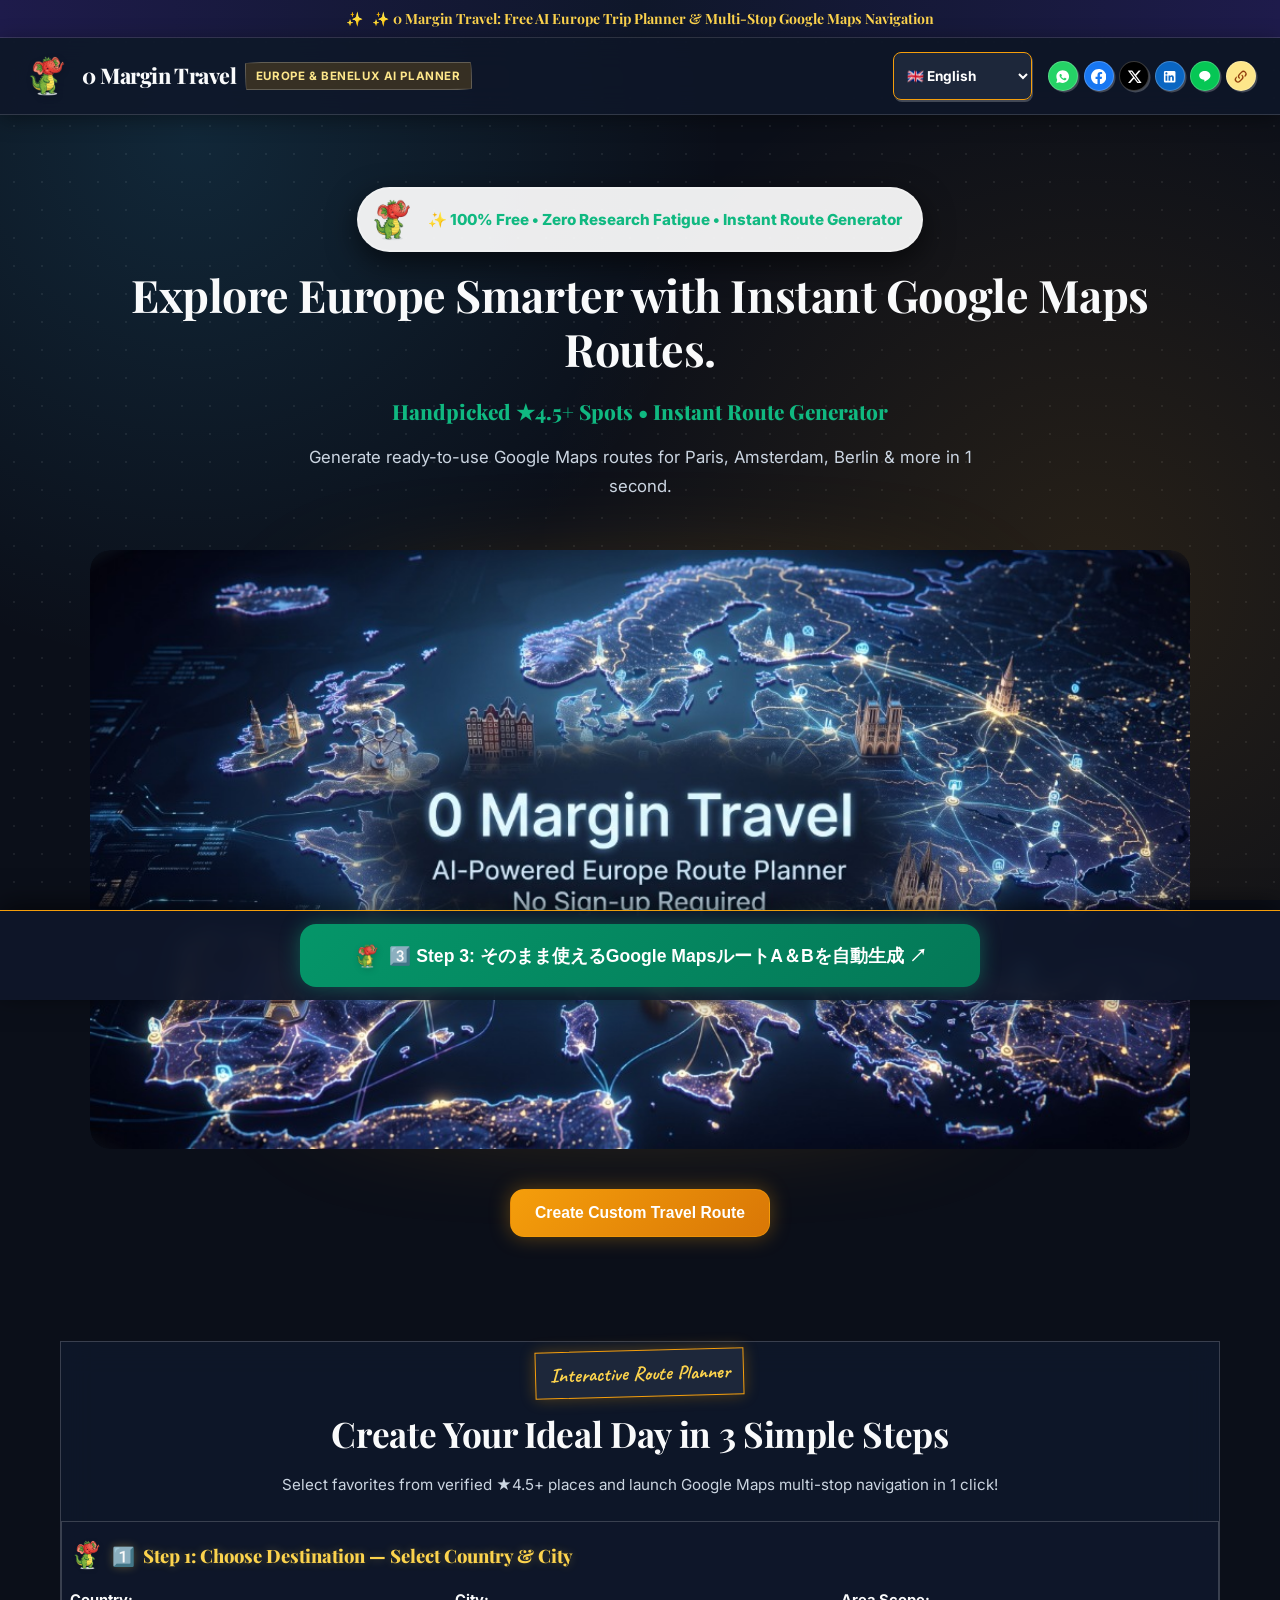
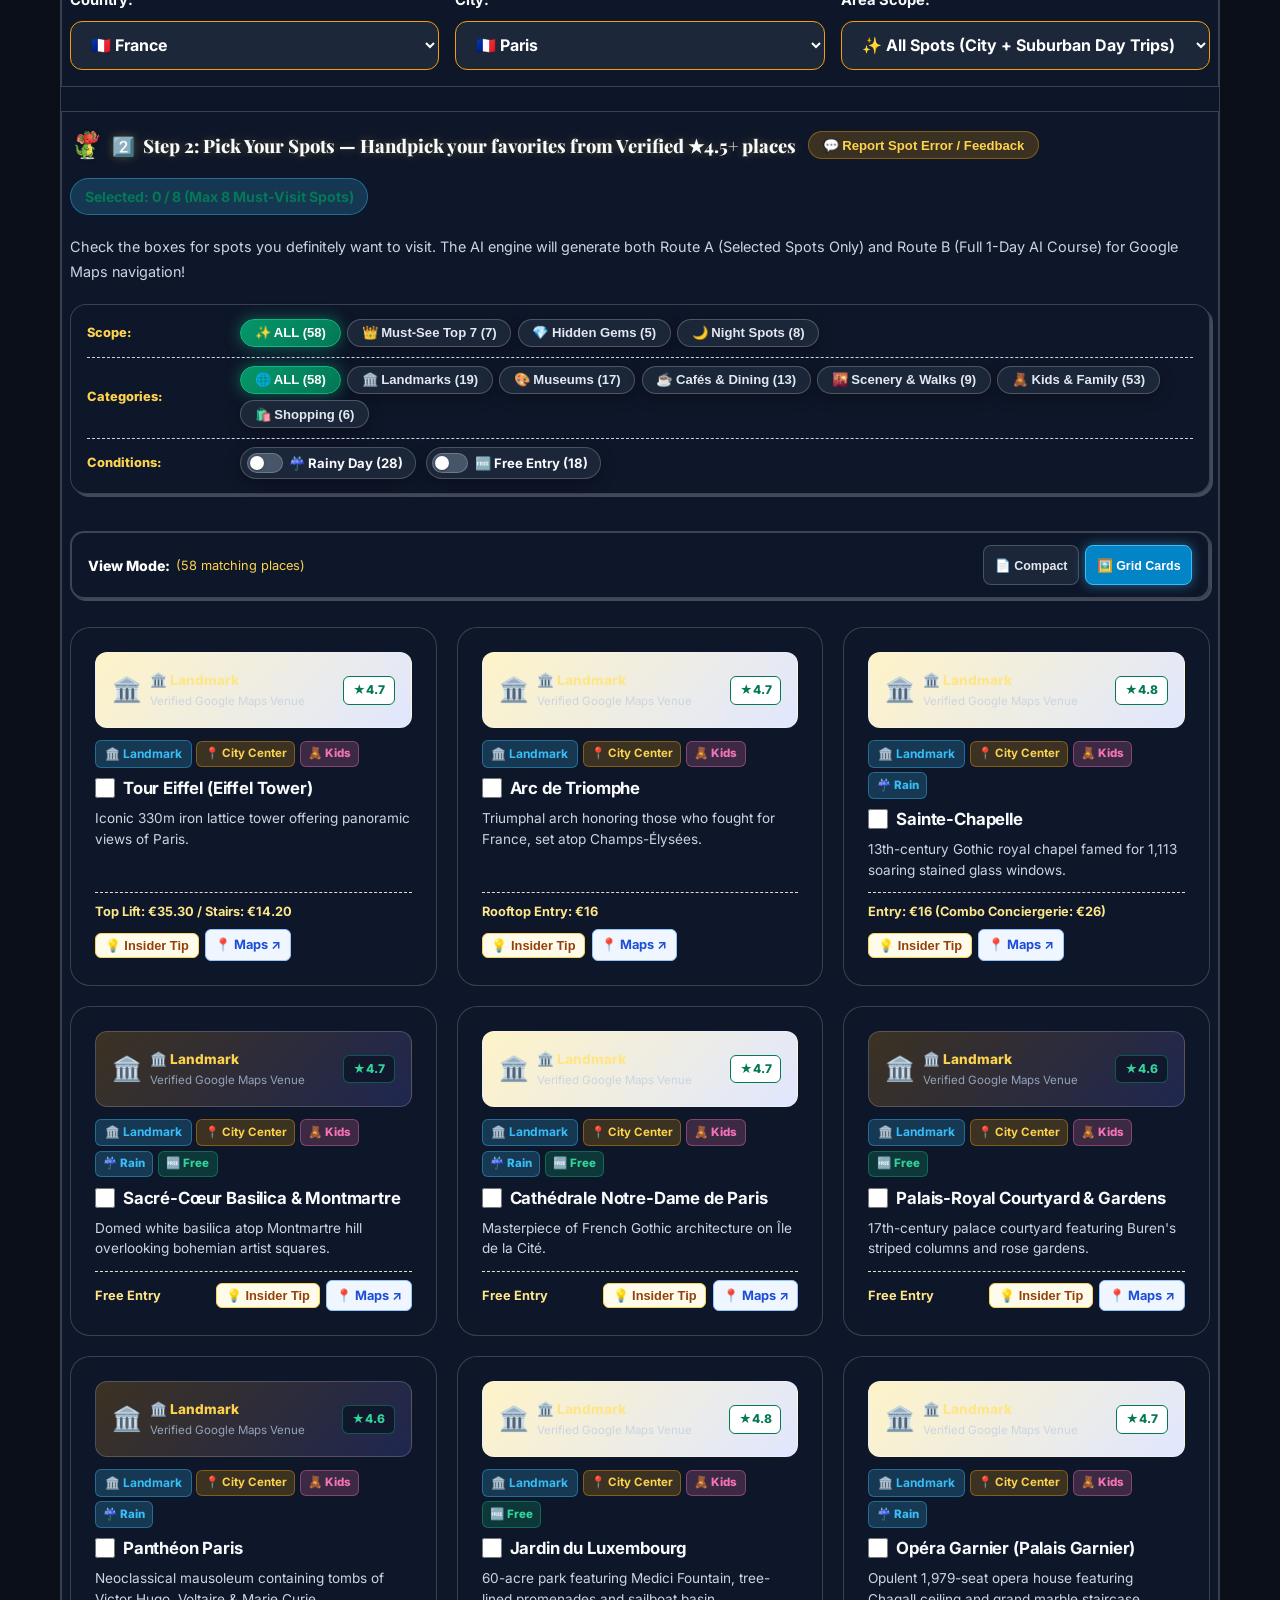
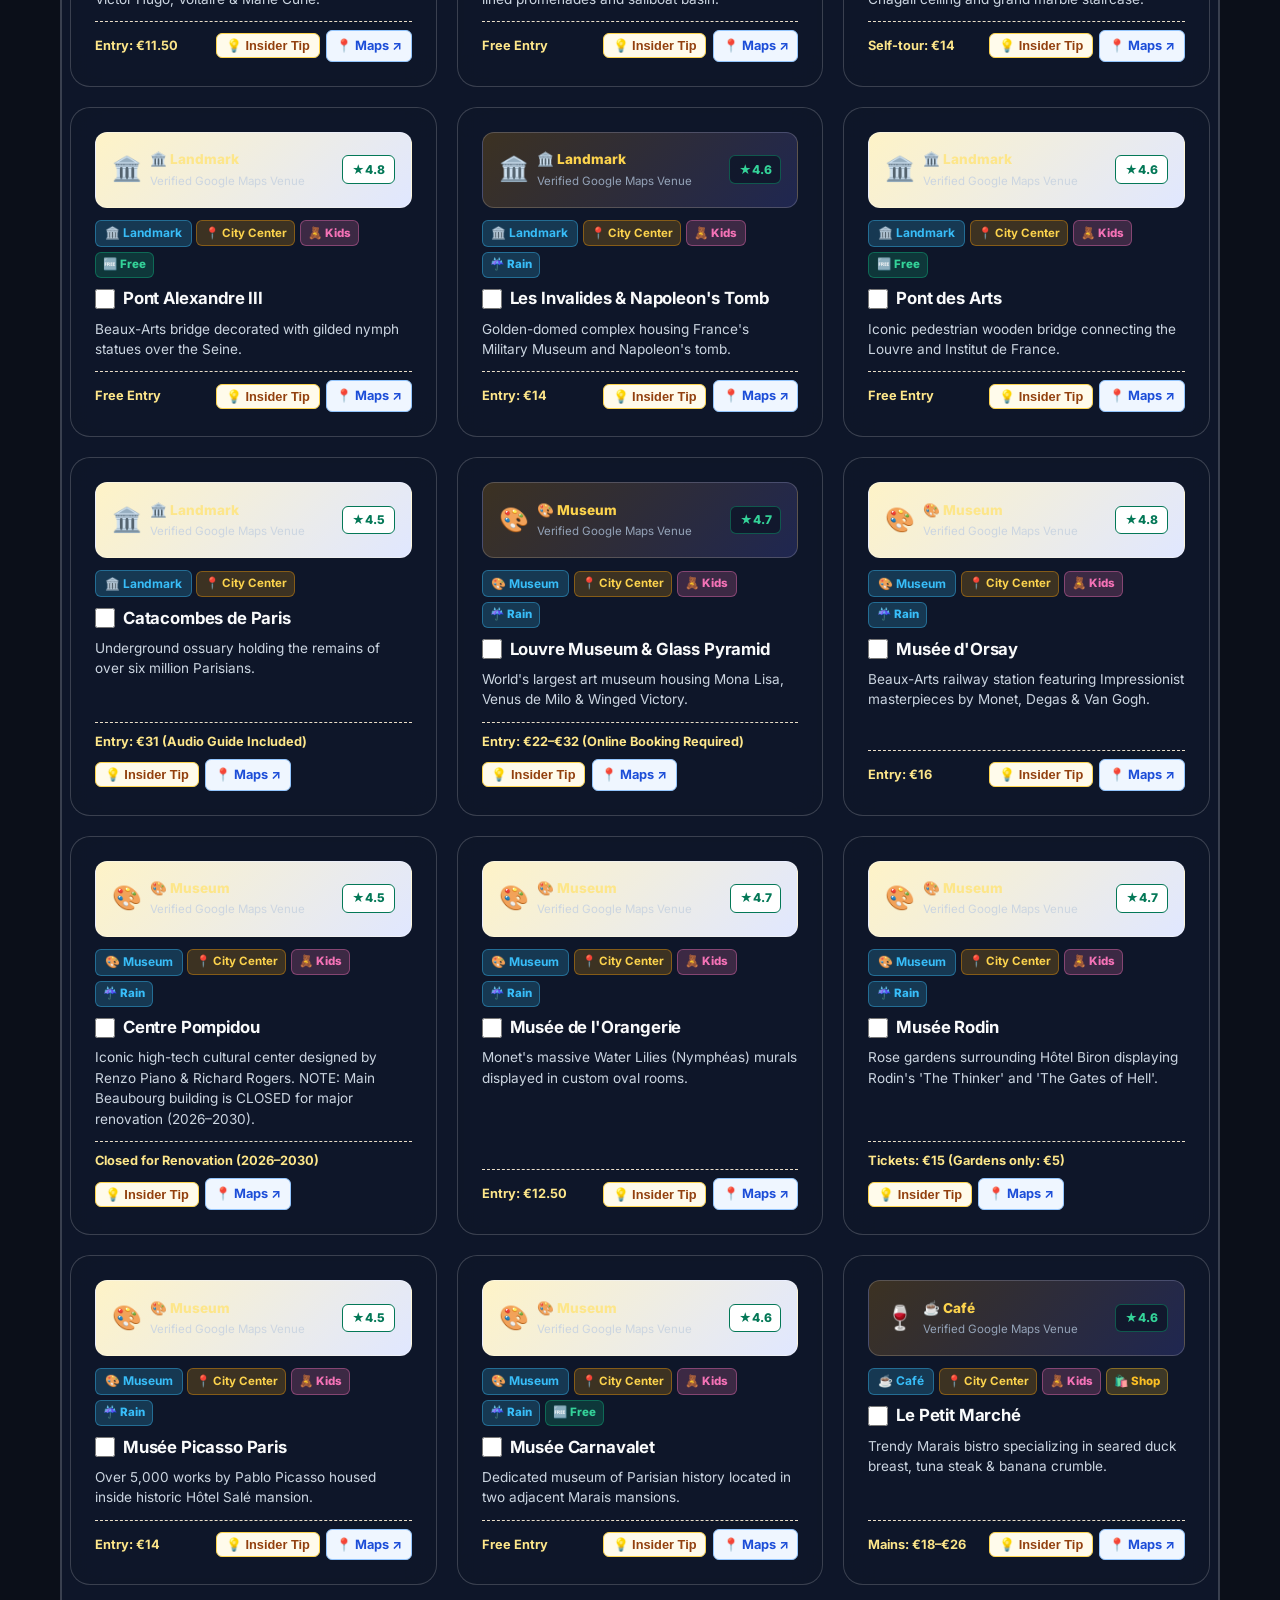
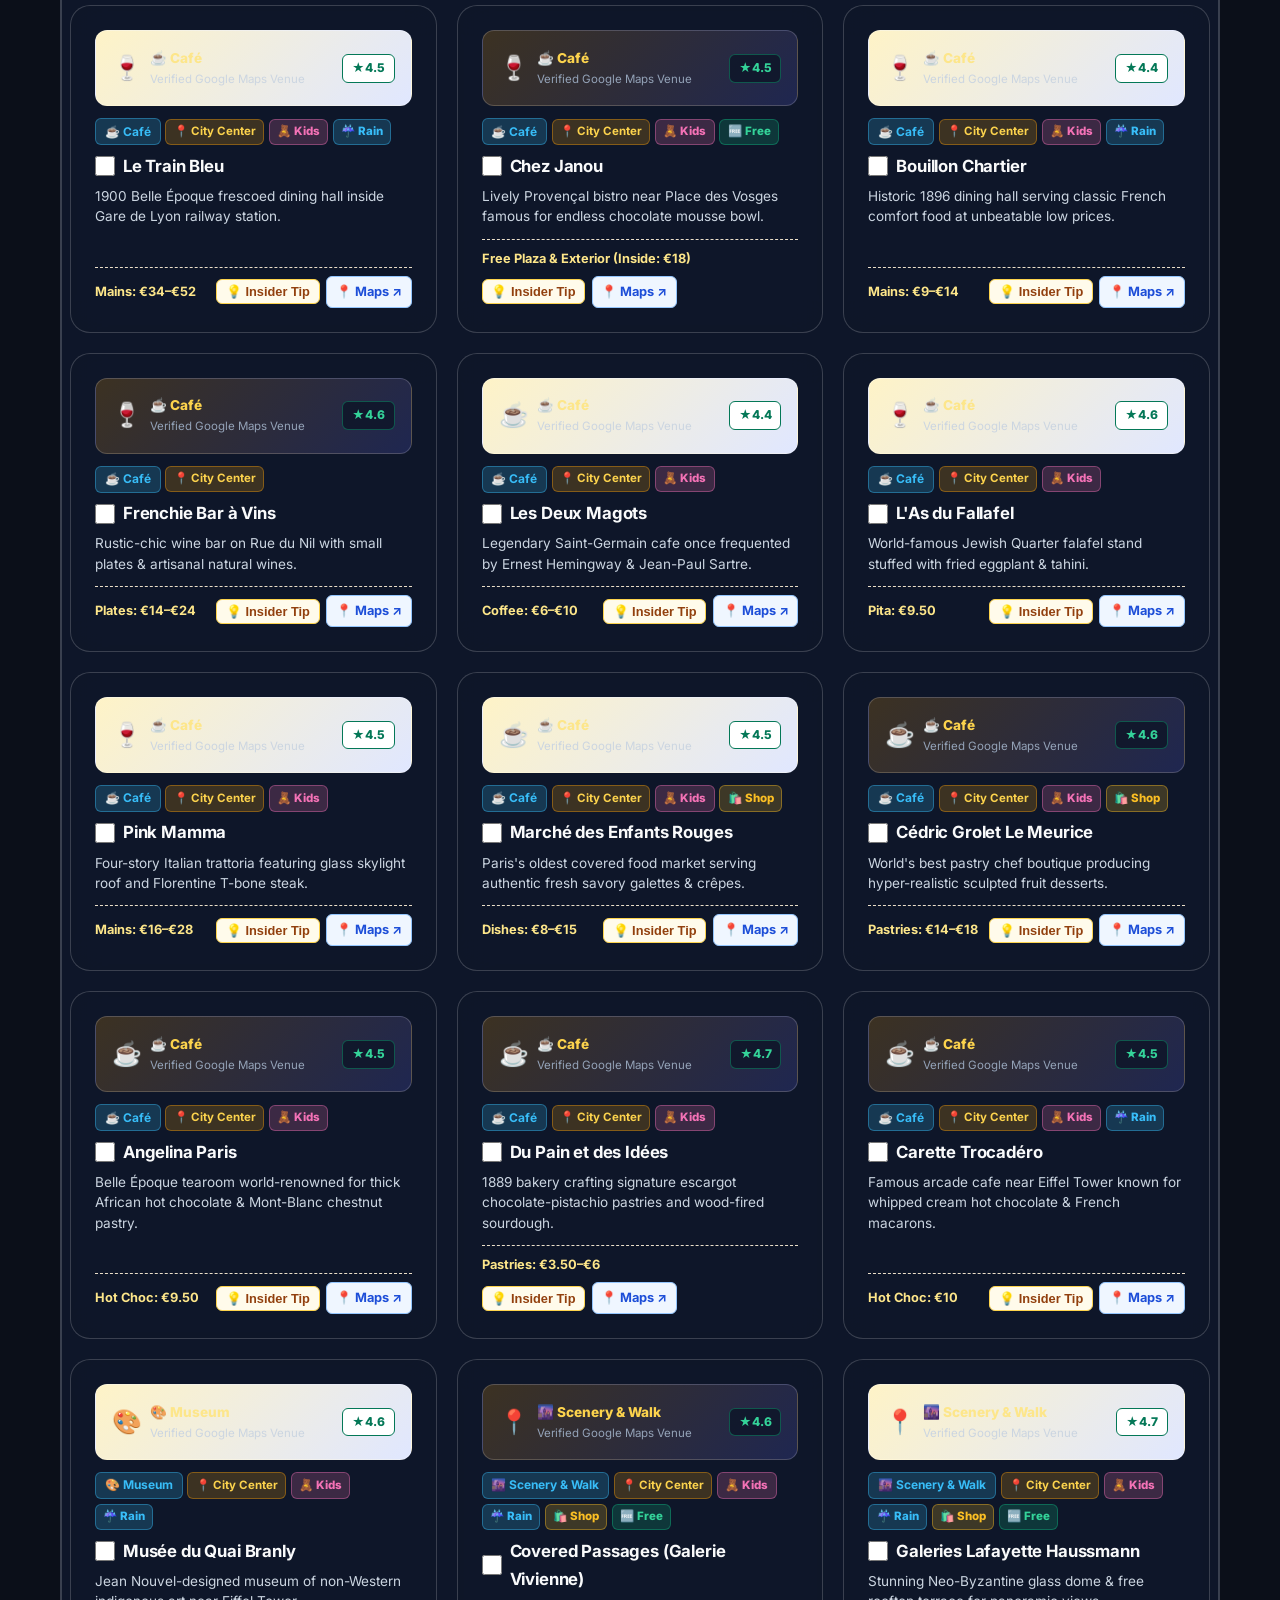
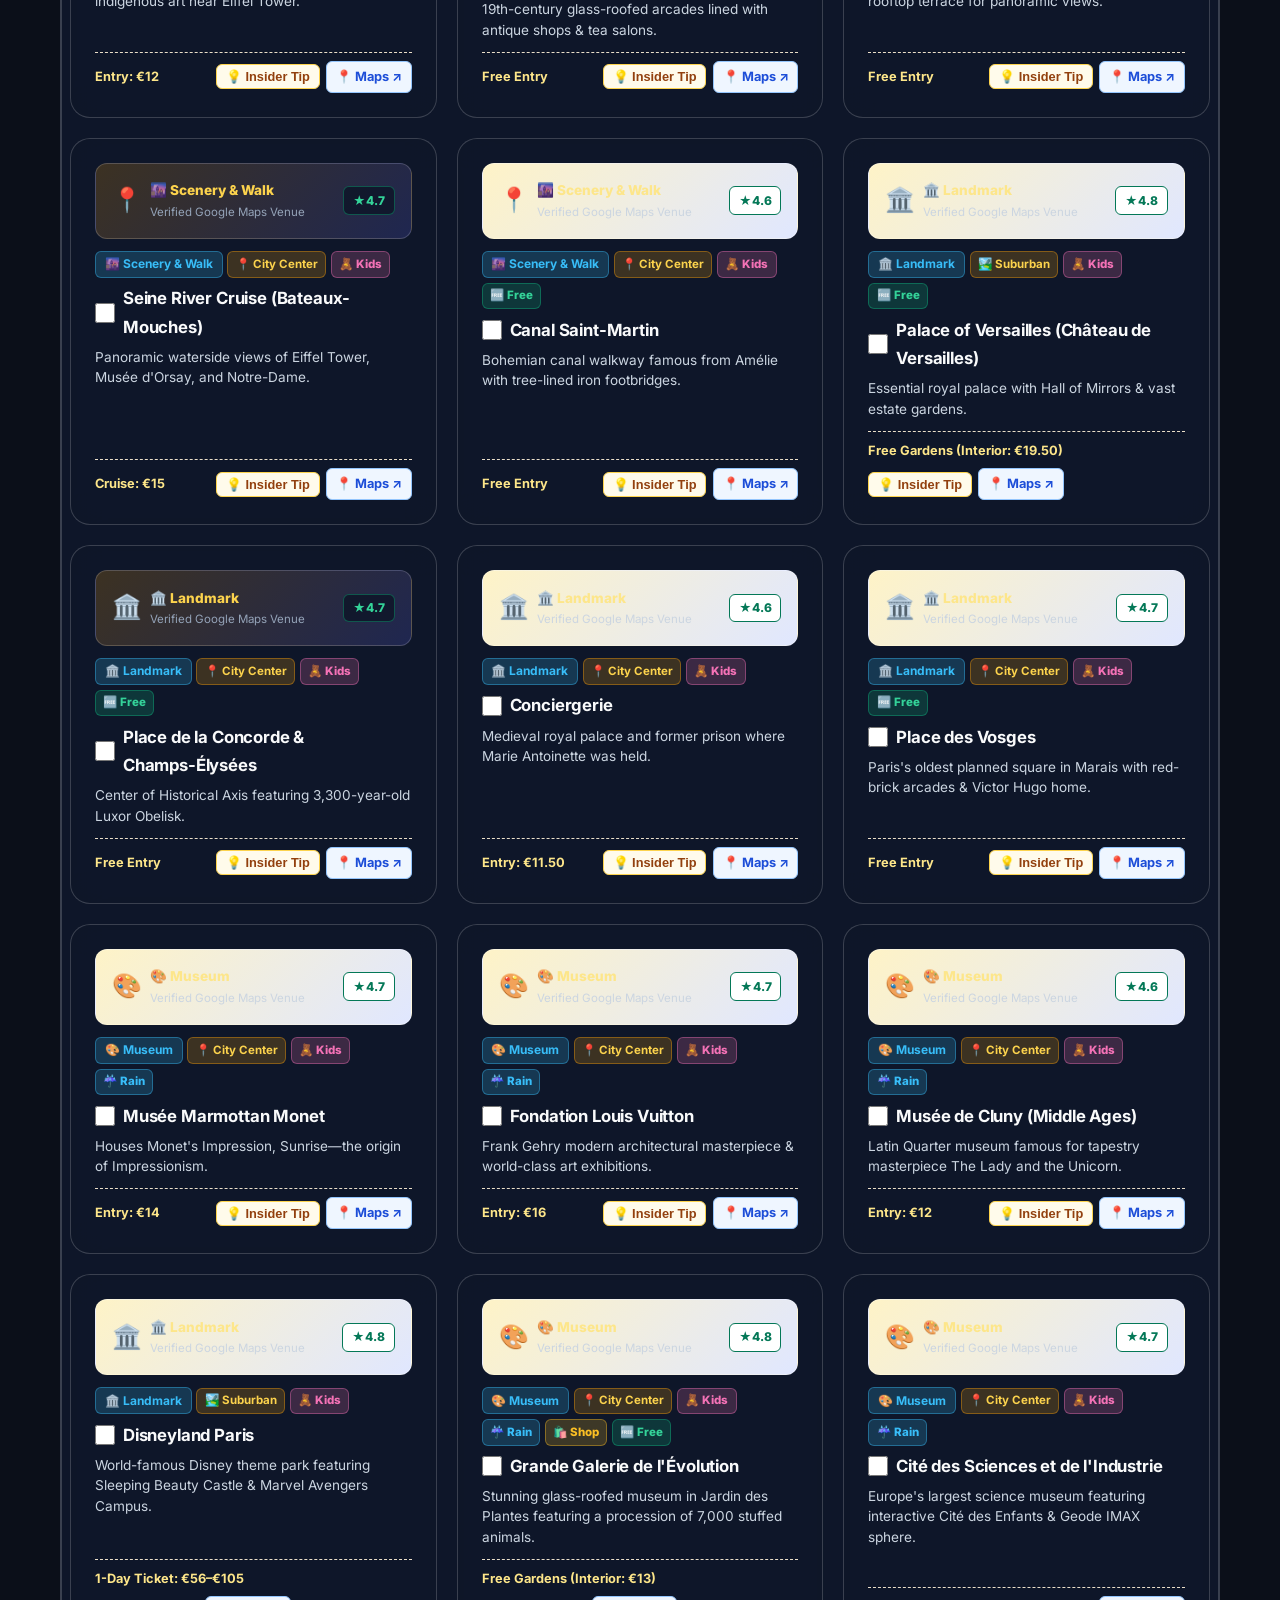
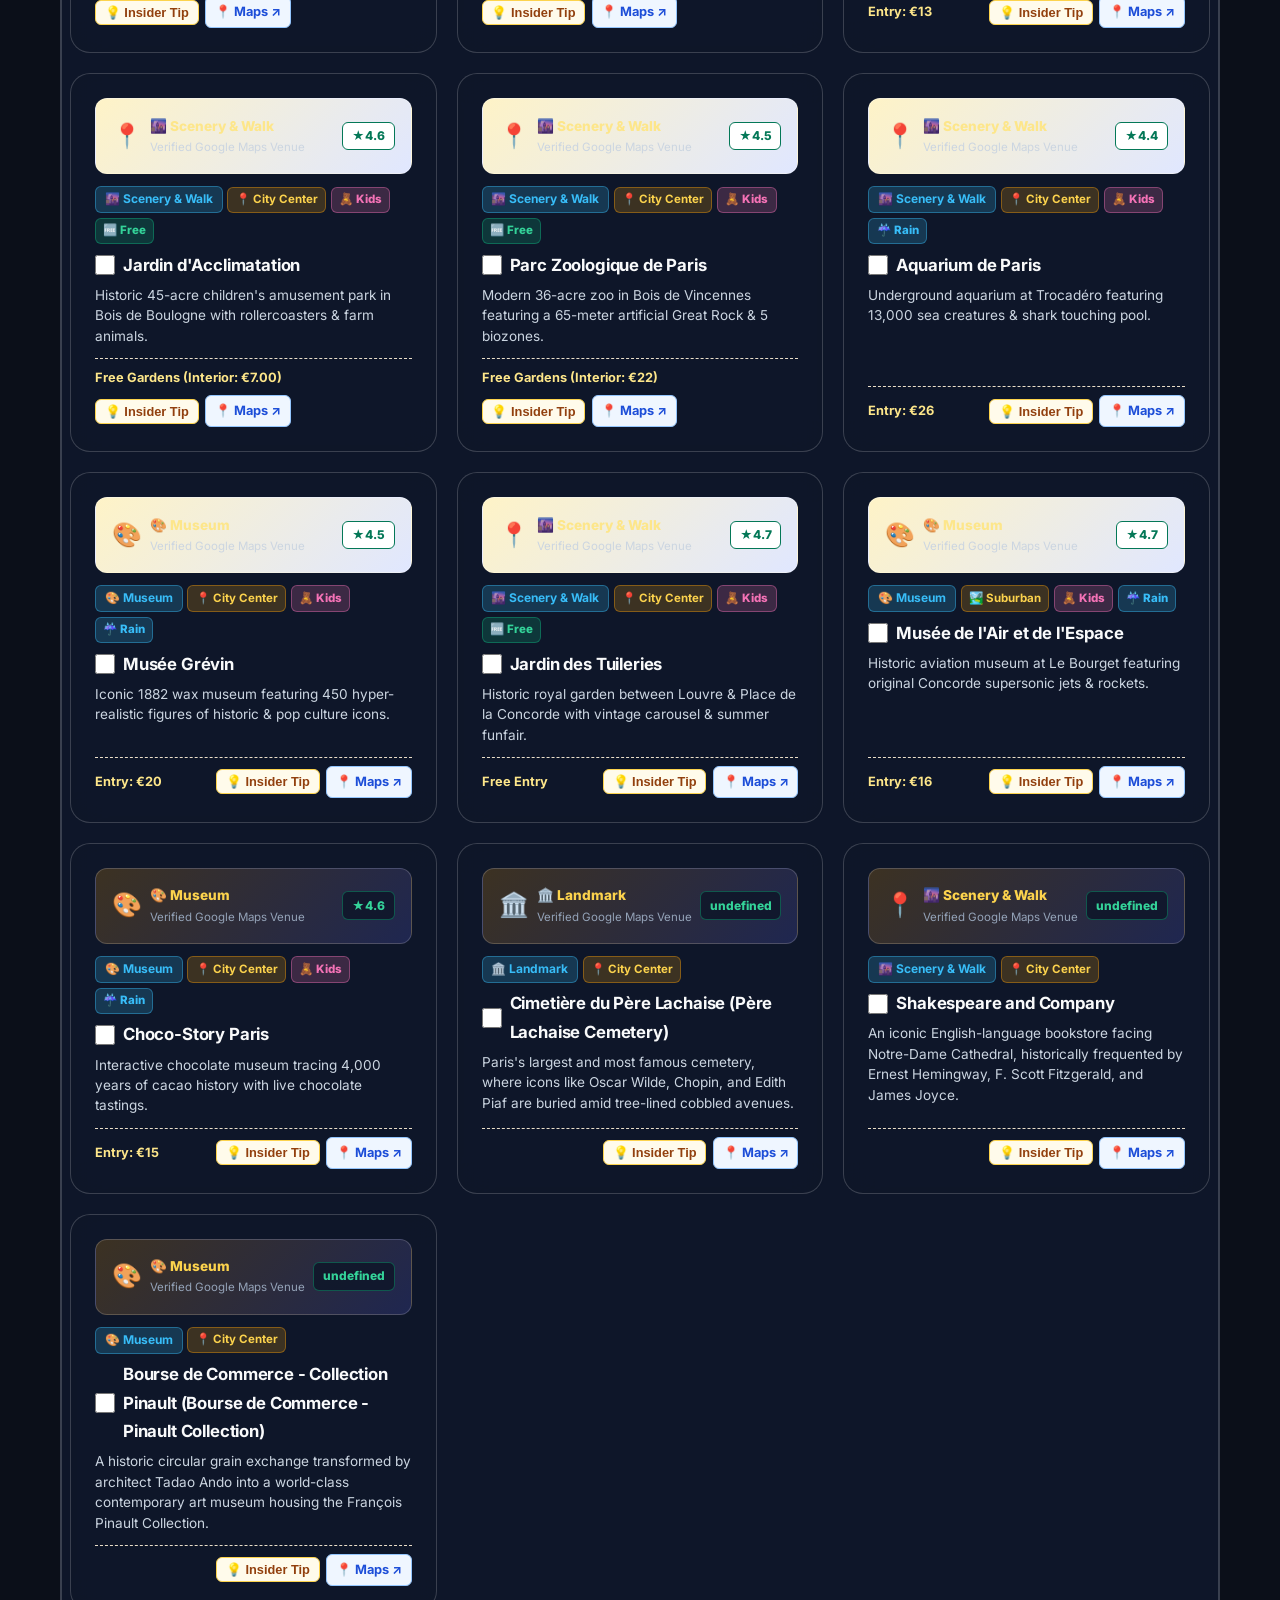
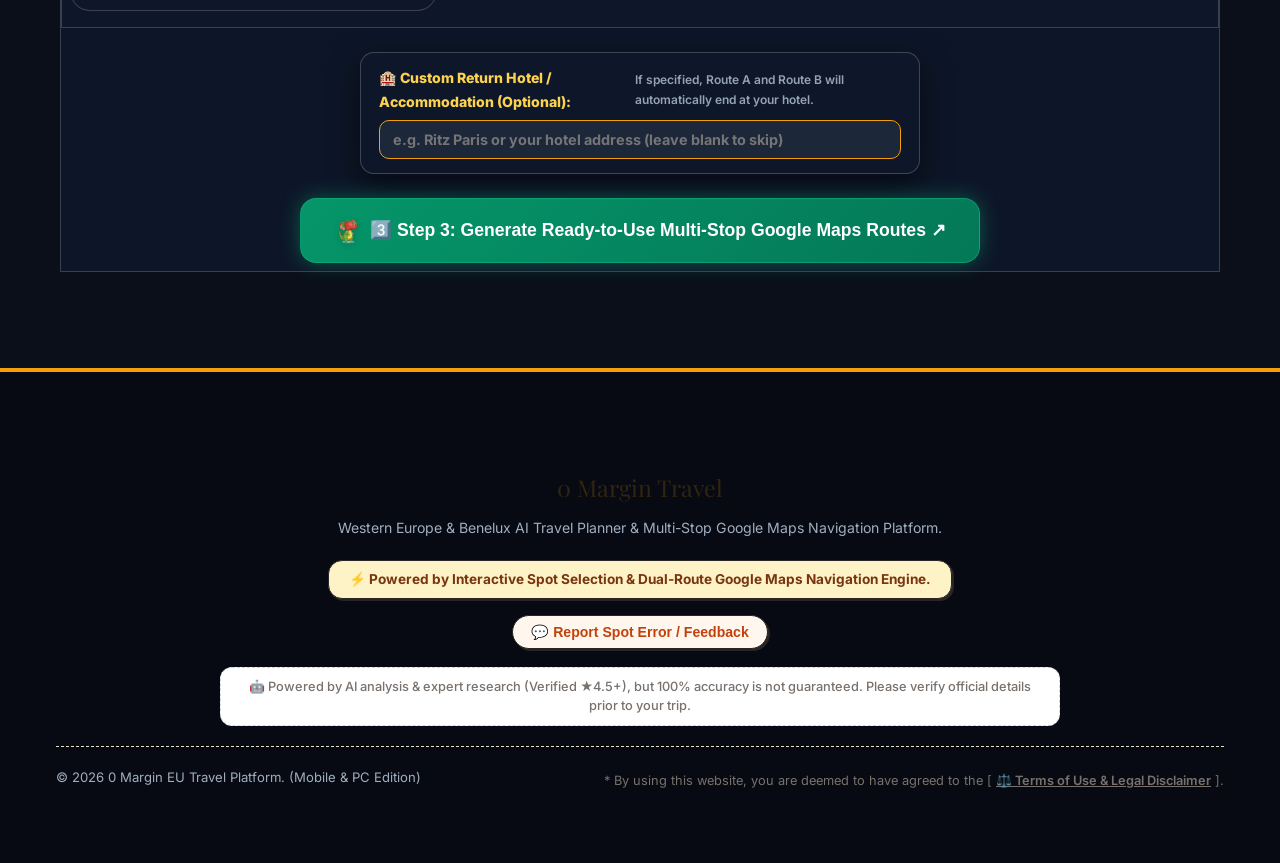
==== test/index.html @ 55b67f1e "Deploy refactor-filtering branch to /test" ====
<!DOCTYPE html>
<html lang="en">
<head>
  <meta charset="UTF-8">
  <meta name="viewport" content="width=device-width, initial-scale=1.0, maximum-scale=5.0, user-scalable=yes">
  
  <title>[Free] 0Margin Travel — AI Europe Trip Planner & Multi-Stop Google Maps Navigation</title>
  <meta name="description" content="Free AI Europe Trip Planner. Just pick ★4.5+ curated spots! Generate turn-by-turn Google Maps routes for Paris, Amsterdam, Berlin & more in 1 second.">

  <!-- Open Graph / Social Media Meta Tags -->
  <meta property="og:site_name" content="0 Margin Travel">
  <meta property="og:title" content="0 Margin Travel — Smart Europe Routes. Instantly.">
  <meta property="og:description" content="Plan your perfect European trip for free. 25 cities, 1370+ curated spots. Turn-by-turn Google Maps navigation.">
  <meta property="og:image" content="https://zeromargin-travel.github.io/img/og-image.jpg">
  <meta property="og:image:secure_url" content="https://zeromargin-travel.github.io/img/og-image.jpg">
  <meta property="og:image:type" content="image/jpeg">
  <meta property="og:image:width" content="1200">
  <meta property="og:image:height" content="630">
  <meta property="og:type" content="website">
  <meta property="og:url" content="https://zeromargin-travel.github.io/">

  <!-- Twitter / X Card Meta Tags -->
  <meta name="twitter:card" content="summary_large_image">
  <meta name="twitter:title" content="0 Margin Travel — Smart Europe Routes. Instantly.">
  <meta name="twitter:description" content="Plan your perfect European trip for free. 25 cities, 1370+ curated spots.">
  <meta name="twitter:image" content="https://zeromargin-travel.github.io/img/og-image.jpg">

  <!-- Google Fonts: Inter, Playfair Display & Caveat -->
  <link rel="preconnect" href="https://fonts.googleapis.com">
  <link rel="preconnect" href="https://fonts.gstatic.com" crossorigin>
  <link href="https://fonts.googleapis.com/css2?family=Inter:wght@400;500;600;700;800&family=Playfair+Display:ital,wght@0,600;0,700;1,600&family=Caveat:wght@600&display=swap" rel="stylesheet">

  <!-- Correct CSS Path to Warm Organic Atelier Design System (Responsive) -->
  <link rel="stylesheet" href="css/styles.css?v=20260821_darkv2_contrastfix6">
</head>
<body>

  <!-- Top Slogan Banner -->
  <div class="slogan-banner">
    <span>✨</span>
    <span data-i18n="banner.text">✨ 0 Margin Travel: Free AI Europe Trip Planner & Multi-Stop Google Maps Navigation</span>
  </div>

  <!-- Navbar -->
  <header class="navbar">
    <div style="display:flex; justify-content:space-between; align-items:center; flex:1 1 100%; min-width:280px;">
      <div class="brand-container" onclick="window.scrollTo({top:0, behavior:'smooth'})">
        <img src="assets/mascot.png" alt="0MT Mascot" class="brand-mascot-img" style="width:46px; height:46px; object-fit:contain; filter:drop-shadow(1px 2px 3px rgba(0,0,0,0.15)); transition:transform 0.3s ease;" onmouseover="this.style.transform='scale(1.15) rotate(6deg)'" onmouseout="this.style.transform='scale(1) rotate(0deg)'">
        <div>
          <div style="display:flex; align-items:center; gap:0.5rem;">
            <span class="brand-title" data-i18n="nav.title">0 Margin Travel</span>
            <span class="brand-badge" data-i18n="nav.badge">Europe & Benelux AI Planner</span>
          </div>
        </div>
      </div>

      <!-- Global Language Selector -->
      <select id="globalLanguageSelect" class="form-control" onchange="I18nEngine.setLanguage(this.value)" style="padding:0.3rem 0.6rem; font-size:0.85rem; font-weight:700; border-radius:8px; border:2px solid var(--border-ink); background:#FFF; cursor:pointer; box-shadow:1px 2px 0px var(--border-ink); width:auto;">
        <option value="en">🇬🇧 English</option>
        <option value="nl">🇳🇱 Nederlands</option>
        <option value="fr">🇫🇷 Français</option>
        <option value="de">🇩🇪 Deutsch</option>
        <option value="ja">🇯🇵 日本語</option>
        <option value="es">🇪🇸 Español</option>
        <option value="zh">🇨🇳 中文 (简体)</option>
      </select>
    </div>

    <!-- Social Share Icons (Row 2 on Mobile) -->
    <div id="topShareContainer" style="display:flex; gap:0.35rem; align-items:center;">
      <!-- WhatsApp -->
      <button class="share-icon-btn" onclick="AITravelEngine.shareGeneral('wa')" style="width:30px; height:30px; background:#25D366; color:#FFF;" title="WhatsApp">
        <svg viewBox="0 0 24 24"><path d="M12.031 2c-5.456 0-9.88 4.424-9.88 9.88 0 1.74.452 3.435 1.311 4.935l-1.393 5.088 5.215-1.368c1.448.79 3.085 1.225 4.747 1.225 5.457 0 9.88-4.424 9.88-9.88s-4.423-9.88-9.88-9.88zm5.836 14.168c-.244.688-1.427 1.316-1.97 1.368-.501.047-1.144.072-3.32-.828-2.617-1.082-4.29-3.754-4.42-3.928-.13-.174-1.06-1.41-1.06-2.69 0-1.28.67-1.908.91-2.164.24-.256.526-.32.702-.32.176 0 .352.004.502.01.162.008.38-.061.594.453.22.527.75 1.83.816 1.96.066.13.11.283.022.455-.088.172-.132.28-.262.433-.13.153-.274.341-.392.458-.13.13-.266.27-.115.53.15.26.666 1.1 1.43 1.78.983.876 1.813 1.148 2.074 1.278.26.13.413.108.566-.065.153-.173.655-.764.83-1.025.174-.26.35-.217.587-.13.238.087 1.51.712 1.77.842.26.13.434.195.498.304.065.109.065.631-.179 1.319z"/></svg>
      </button>
      <!-- Facebook -->
      <button class="share-icon-btn" onclick="AITravelEngine.shareGeneral('fb')" style="width:30px; height:30px; background:#1877F2; color:#FFF;" title="Facebook">
        <svg viewBox="0 0 24 24"><path d="M24 12.073c0-6.627-5.373-12-12-12s-12 5.373-12 12c0 5.99 4.388 10.954 10.125 11.854v-8.385H7.078v-3.47h3.047V9.43c0-3.007 1.792-4.669 4.533-4.669 1.312 0 2.686.235 2.686.235v2.953H15.83c-1.491 0-1.956.925-1.956 1.874v2.25h3.328l-.532 3.47h-2.796v8.385C19.612 23.027 24 18.062 24 12.073z"/></svg>
      </button>
      <!-- X (Twitter) -->
      <button class="share-icon-btn" onclick="AITravelEngine.shareGeneral('x')" style="width:30px; height:30px; background:#000; color:#FFF;" title="X (Twitter)">
        <svg viewBox="0 0 24 24"><path d="M18.244 2.25h3.308l-7.227 8.26 8.502 11.24H16.17l-5.214-6.817L4.99 21.75H1.68l7.73-8.835L1.254 2.25H8.08l4.713 6.231zm-1.161 17.52h1.833L7.084 4.126H5.117z"/></svg>
      </button>
      <!-- LinkedIn -->
      <button class="share-icon-btn" onclick="AITravelEngine.shareGeneral('li')" style="width:30px; height:30px; background:#0A66C2; color:#FFF;" title="LinkedIn">
        <svg viewBox="0 0 24 24"><path d="M19 3a2 2 0 0 1 2 2v14a2 2 0 0 1-2 2H5a2 2 0 0 1-2-2V5a2 2 0 0 1 2-2h14m-.5 15.5v-5.3a3.26 3.26 0 0 0-3.26-3.26c-.85 0-1.84.52-2.28 1.3v-1.11h-2.79v8.37h2.79v-4.93c0-.77.62-1.4 1.39-1.4a1.4 1.4 0 0 1 1.4 1.4v4.93h2.75M6.88 8.56a1.68 1.68 0 0 0 1.68-1.68c0-.93-.75-1.69-1.68-1.69a1.69 1.69 0 0 0-1.69 1.69c0 .93.76 1.68 1.69 1.68m1.39 9.94v-8.37H5.5v8.37h2.77z"/></svg>
      </button>
      <!-- LINE -->
      <button class="share-icon-btn" onclick="AITravelEngine.shareGeneral('line')" style="width:30px; height:30px; background:#06C755; color:#FFF;" title="LINE">
        <svg viewBox="0 0 24 24"><path d="M19.34 10.04c0-3.83-3.92-6.95-8.74-6.95-4.82 0-8.74 3.12-8.74 6.95 0 3.43 3.1 6.3 7.3 6.84.28.06.67.19.77.43.09.22.06.56.03.78l-.13.79c-.04.24-.19.94.82.51 1.01-.43 5.46-3.22 7.45-5.51 1.05-1.17 1.24-2.34 1.24-3.84z"/></svg>
      </button>
      <!-- Copy Link -->
      <button class="share-icon-btn" onclick="AITravelEngine.shareGeneral('copy')" style="width:30px; height:30px; background:#FDE68A; color:#92400E;" title="Copy Link">
        <svg viewBox="0 0 24 24"><path d="M10.59 13.41c.41.39.41 1.03 0 1.42-.39.39-1.03.39-1.42 0a5.003 5.003 0 0 1 0-7.07l3.54-3.54a5.003 5.003 0 0 1 7.07 0 5.003 5.003 0 0 1 0 7.07l-1.49 1.49c.01-.82-.12-1.64-.4-2.42l.47-.47a3.001 3.001 0 0 0 0-4.24 3.001 3.001 0 0 0-4.24 0l-3.53 3.53a3.001 3.001 0 0 0 0 4.24zm2.82-2.82c-.41-.39-.41-1.03 0-1.42.39-.39 1.03-.39 1.42 0a5.003 5.003 0 0 1 0 7.07l-3.54 3.54a5.003 5.003 0 0 1-7.07 0 5.003 5.003 0 0 1 0-7.07l1.49-1.49c-.01.82.12 1.64.4 2.42l-.47.47a3.001 3.001 0 0 0 0 4.24 3.001 3.001 0 0 0 4.24 0l3.53-3.53a3.001 3.001 0 0 0 0-4.24z"/></svg>
      </button>
    </div>
  </header>

  <!-- Hero Section with Character Mascot Integration -->
  <section class="hero-section" style="position:relative; overflow:hidden;">
    <div class="container" style="display:flex; flex-direction:column; align-items:center;">
      
      <!-- Character Mascot Companion Badge -->
      <div class="mascot-hero-badge" style="display:inline-flex; align-items:center; gap:0.75rem; background:rgba(255,255,255,0.92); border:2px solid var(--border-ink); border-radius:50px; padding:0.4rem 1.2rem 0.4rem 0.6rem; box-shadow:var(--shadow-sketch); margin-bottom:1rem; cursor:pointer;" onclick="document.getElementById('aiPlanDestination').scrollIntoView({behavior:'smooth'})">
        <img src="assets/mascot.png" alt="Mascot Guide" style="width:48px; height:48px; object-fit:contain; animation:floatBounce 3s ease-in-out infinite;">
        <span data-i18n="hero.badge" style="font-size:0.95rem; font-weight:800; color:var(--primary-forest);">✨ 100% Free • Zero Research Fatigue • Instant Route Generator</span>
      </div>

      <h1 class="hero-title" data-i18n="hero.title" style="font-size:2.8rem; margin-bottom:0.75rem;">Explore Europe Smarter with Instant Google Maps Routes.</h1>

      <p data-i18n="hero.tagline" style="font-size:1.3rem; font-weight:800; color:var(--primary-forest); margin-top:0.4rem; margin-bottom:0.85rem; font-family:var(--font-serif);">Handpicked ★4.5+ Spots • Instant Route Generator</p>

      <p class="hero-subtitle" data-i18n="hero.subtitle" style="max-width:720px; margin:0 auto 1.5rem; font-size:1.05rem;">Generate ready-to-use Google Maps routes for Paris, Amsterdam, Berlin & more in 1 second.</p>

      <!-- Hero Promotional Image Banner with Seamless Fuzzy Blending -->
      <div class="hero-image-wrapper">
        <div class="hero-image-glow"></div>
        <img src="img/hero-image.jpg" alt="0 Margin Travel — Smart Europe Routes" class="hero-main-img">
      </div>

      <!-- Prominent Primary CTA Button -->
      <div class="hero-buttons">
        <button class="btn btn-primary" data-i18n="hero.cta" onclick="document.getElementById('aiPlanDestination').scrollIntoView({behavior:'smooth'})">🗺️ Create Custom Travel Route</button>
      </div>

    </div>
  </section>

  <!-- Main AI Custom Route Planner Section -->
  <div class="container" style="padding-top:1rem;">

    <section id="tab-planner" class="tab-content active" style="display:block !important; opacity:1 !important;">
      <div class="planner-outer-box" style="padding:0.5rem 0;">
        
        <div style="text-align:center; max-width:750px; margin:0 auto 1.5rem;">
          <span class="paper-tape" data-i18n="planner.tape" style="background:rgba(30,41,59,0.95) !important; color:#FCD34D !important; border:1.5px solid #F59E0B !important; box-shadow:0 0 15px rgba(245,158,11,0.3) !important;">Interactive Route Planner</span>
          <h2 data-i18n="planner.title" style="font-size:2.2rem; margin-top:0.4rem; margin-bottom:0.5rem;" class="font-serif">Build Your Custom Day in 3 Simple Steps</h2>
          <p data-i18n="planner.subtitle" style="font-size:0.95rem; color:var(--text-secondary);">Handpick your favorites from ★4.5+ verified places and launch ready-to-use multi-stop Google Maps navigation in 1 click!</p>
        </div>

        <form id="aiPlannerForm" onsubmit="AITravelEngine.generateItinerary(event)">
          
          <!-- STEP 1: TRIP PARAMETERS -->
          <div class="step1-container" style="margin-bottom:1.5rem;">
            <div style="font-size:1.15rem; font-weight:800; color:#FCD34D; margin-bottom:1rem; display:flex; align-items:center; gap:0.5rem; text-shadow:0 0 10px rgba(252,211,77,0.3);" class="font-serif">
              <img src="assets/mascot.png" alt="Mascot Guide" style="width:34px; height:34px; object-fit:contain; filter:drop-shadow(1px 1px 2px rgba(0,0,0,0.12));">
              <span>1️⃣</span> <span data-i18n="step1.title">Step 1: Choose Destination — Select your country & city</span>
            </div>

            <div style="display:grid; grid-template-columns: repeat(auto-fit, minmax(220px, 1fr)); gap:1rem;">
              <div>
                <label class="form-label" data-i18n="label.country">Country:</label>
                <select id="aiPlanCountry" class="form-control" onchange="AITravelEngine.onCountryChange()">
                  <option value="France" selected>🇫🇷 France</option>
                  <option value="Germany">🇩🇪 Germany</option>
                  <option value="Netherlands">🇳🇱 Netherlands</option>
                  <option value="Belgium">🇧🇪 Belgium</option>
                  <option value="Luxembourg">🇱🇺 Luxembourg</option>
                </select>
              </div>

              <div>
                <label class="form-label" data-i18n="label.city">City:</label>
                <select id="aiPlanDestination" class="form-control" onchange="AITravelEngine.renderCandidateSpots()">
                  <option value="Paris, France" selected>🇫🇷 Paris</option>
                  <option value="Bordeaux, France">🇫🇷 Bordeaux</option>
                  <option value="Lyon, France">🇫🇷 Lyon</option>
                  <option value="Marseille, France">🇫🇷 Marseille</option>
                  <option value="Nice, France">🇫🇷 Nice & Côte d'Azur</option>
                  <option value="Strasbourg, France">🇫🇷 Strasbourg</option>
                  <option value="Toulouse, France">🇫🇷 Toulouse</option>
                </select>
              </div>

              <div>
                <label class="form-label" data-i18n="label.areaZone">Area Zone:</label>
                <select id="aiPlanAreaZone" class="form-control" onchange="AITravelEngine.renderCandidateSpots()">
                  <option value="ALL" selected data-i18n="area.all">✨ All Spots (City + Suburban)</option>
                  <option value="city" data-i18n="area.city">🏙️ City Center Spots</option>
                  <option value="suburban" data-i18n="area.suburban">🏞️ Suburban & Day Trips</option>
                </select>
              </div>
            </div>
          </div>

          <!-- STEP 2: INTERACTIVE CANDIDATE SPOTS SELECTION -->
          <div class="step2-container" style="margin-bottom:1.5rem;">
            <div style="display:flex; justify-content:space-between; align-items:center; flex-wrap:wrap; gap:1rem; margin-bottom:1.25rem;">
              <div style="display:flex; align-items:center; gap:0.75rem; flex-wrap:wrap;">
                <div style="font-size:1.15rem; font-weight:800; color:#FCD34D; display:flex; align-items:center; gap:0.5rem; text-shadow:0 0 10px rgba(252,211,77,0.3);" class="font-serif">
                  <img src="assets/mascot.png" alt="Mascot Guide" style="width:34px; height:34px; object-fit:contain; filter:drop-shadow(1px 1px 2px rgba(0,0,0,0.12));">
                  <span>2️⃣</span> <span data-i18n="step2.title">Step 2: Pick Your Spots — Handpick your favorites from Verified ★4.5+ places</span>
                </div>
                <button type="button" onclick="openFeedbackModal()" style="background:rgba(245,158,11,0.2); color:#FCD34D; border:1px solid rgba(245,158,11,0.4); padding:0.35rem 0.85rem; border-radius:999px; font-size:0.82rem; font-weight:800; cursor:pointer;" data-i18n="btn.reportError">
                  💬 Report Spot Error / Feedback
                </button>
              </div>

              <span id="spotsCounterBadge" style="font-size:0.88rem; font-weight:700; background:rgba(56,189,248,0.2); color:#38BDF8; padding:0.35rem 0.85rem; border-radius:9999px; border:1px solid rgba(56,189,248,0.4);">
                Selected: <strong>0 / 8</strong> (Max 8 Must-Visit Spots)
              </span>
            </div>

            <p data-i18n="step2.subtitle" style="font-size:0.9rem; color:var(--text-secondary); margin-bottom:1.25rem;">Check the boxes for spots you definitely want to visit. The AI engine will generate both Route A (Selected Spots Only) and Route B (Full 1-Day AI Course) for Google Maps navigation!</p>
            <div id="candidateSpotsGrid" class="grid-3" style="display:grid !important; visibility:visible !important;"></div>
          </div>

                    <!-- Optional Custom Return Hotel Field -->
          <div style="max-width:560px; margin:0 auto 1.5rem auto; background:rgba(15,23,42,0.92); border:1px solid rgba(255,255,255,0.2); padding:0.85rem 1.1rem; border-radius:14px; text-align:left; box-shadow:0 10px 30px rgba(0,0,0,0.5);">
            <label for="aiPlanHotelInput" style="font-size:0.88rem; font-weight:800; color:#FCD34D; display:flex; align-items:center; gap:0.4rem; margin-bottom:0.35rem;">
              <span data-i18n="label.hotel">🏨 Return Hotel / Stay</span>
              <span data-i18n="label.hotelSub" style="font-size:0.75rem; font-weight:600; color:#94A3B8;">(Optional — Appended as final destination to Route A & B)</span>
            </label>
            <input type="text" id="aiPlanHotelInput" data-i18n-placeholder="placeholder.hotel" placeholder="e.g. Ritz Paris or your hotel address (leave blank to skip)" style="width:100%; padding:0.65rem 0.85rem; border-radius:10px; border:1.5px solid #F59E0B; font-size:0.9rem; background:rgba(30,41,59,0.95); color:#FFFFFF; font-weight:700; font-family:var(--font-sans);">
          </div>

          <!-- STEP 3: LAUNCH IN MAPS -->
          <div style="text-align:center; max-width:680px; margin:0 auto;" id="step3FixedContainer">
            <button type="submit" class="btn btn-emerald" style="padding:1.1rem 1.5rem; font-size:1.1rem; border-radius:16px; background:linear-gradient(135deg, #059669, #047857); color:#FFFFFF; font-weight:800; box-shadow:0 0 20px rgba(16,185,129,0.4); display:inline-flex; align-items:center; justify-content:center; gap:0.5rem; flex-wrap:wrap; width:100%;">
              <img src="assets/mascot.png" alt="Mascot" style="width:28px; height:28px; filter:drop-shadow(1px 2px 3px rgba(0,0,0,0.15));">
              <span>3️⃣ Step 3: <span id="fixedCtaText" data-i18n="btn.generate">Generate Ready-to-Use Dual Google Maps Routes ↗</span></span>
            </button>
          </div>

        </form>

        <!-- RESULT CONTAINER -->
        <div id="aiPlanResult" style="display:none;">
          <!-- Dynamically populated custom itinerary card with master multi-stop links -->
        </div>

      </div>
    </section>

  </div>

  <!-- Footer -->
  <footer style="margin-top:4rem;">
    <div style="max-width:1200px; margin:0 auto; text-align:center; padding:2.5rem 1rem;">
      <div class="footer-brand" style="margin-bottom:0.5rem;">0 Margin Travel</div>
      <p class="footer-text" style="margin-bottom:1.25rem;">
        Western Europe & Benelux AI Travel Planner & Multi-Stop Google Maps Navigation Platform.
      </p>
      <div style="display:inline-flex; align-items:center; gap:0.5rem; background:#FEF3C7; color:#78350F; border:1.5px solid #292524; padding:0.45rem 1.25rem; border-radius:14px; font-size:0.85rem; font-weight:700; box-shadow:2px 2px 0px #292524;">
        ⚡ Powered by Interactive Spot Selection & Dual-Route Google Maps Navigation Engine.
      </div>
      <div style="margin-top:1rem; display:flex; justify-content:center; gap:0.75rem; flex-wrap:wrap;">
        <button type="button" onclick="openFeedbackModal()" style="background:#FFF7ED; color:#C2410C; border:1.5px solid #292524; padding:0.5rem 1.15rem; border-radius:999px; font-size:0.88rem; font-weight:800; box-shadow:2px 2px 0px #292524; cursor:pointer;" data-i18n="btn.reportError">
          💬 Report Spot Error / Feedback
        </button>
      </div>

      <p style="margin-top:1.1rem; max-width:840px; margin-left:auto; margin-right:auto; font-size:0.8rem; color:#78716C; line-height:1.5; background:#FFF; border:1.5px dashed #CBD5E1; padding:0.6rem 1rem; border-radius:12px; font-weight:500;" data-i18n="footer.aiNotice">
        🤖 Powered by AI analysis & expert research (Verified ★4.5+), but 100% accuracy is not guaranteed. Please verify official details prior to your trip.
      </p>

      <div class="footer-bottom" style="margin-top:1.25rem; border-top:1px dashed #EADEC9; padding-top:1rem;">
        <div>© 2026 0 Margin EU Travel Platform. (Mobile & PC Edition)</div>
        <div style="margin-top:0.4rem; font-size:0.8rem; color:#78716C;">
          <span data-i18n="footer.termsNotice">* By using this website, you are deemed to have agreed to the [ <a href="javascript:void(0)" onclick="openTermsModal()" style="color:#78716C; text-decoration:underline; font-weight:600;" data-i18n="btn.terms">⚖️ Terms of Use & Legal Disclaimer</a> ].</span>
        </div>
      </div>
    </div>
  </footer>

  <!-- Sticky Mobile Bottom Bar -->
  <div class="mobile-bottom-bar">
    <button class="mobile-bottom-item" onclick="document.getElementById('aiPlanDestination').scrollIntoView({behavior:'smooth'})">
      <span style="font-size:1.25rem;">🗺️</span>
      <span data-i18n="mobile.planner">Route Planner</span>
    </button>
    <button class="mobile-bottom-item" onclick="window.scrollTo({top:0, behavior:'smooth'})">
      <span style="font-size:1.25rem;">⬆️</span>
      <span data-i18n="mobile.top">Top</span>
    </button>
  </div>

  <!-- Floating Sticky Bottom CTA Bar -->
  <div id="floatingCtaBar" class="floating-cta-bar">
    <button type="button" class="btn btn-emerald" style="padding:1.1rem 1.5rem; font-size:1.1rem; border-radius:16px; background:linear-gradient(135deg, #059669, #047857); color:#FFFFFF; font-weight:800; box-shadow:0 0 20px rgba(16,185,129,0.4); display:inline-flex; align-items:center; justify-content:center; gap:0.5rem; flex-wrap:wrap; width:100%; max-width:680px;" onclick="document.getElementById('aiPlannerForm').dispatchEvent(new Event('submit', { cancelable: true, bubbles: true })); setTimeout(() => { document.getElementById('aiPlanResult').scrollIntoView({ behavior: 'smooth' }); }, 300);">
      <img src="assets/mascot.png" alt="Mascot" style="width:28px; height:28px; filter:drop-shadow(1px 2px 3px rgba(0,0,0,0.15));">
      <span>3️⃣ Step 3: <span id="floatingCtaText">そのまま使えるGoogle MapsルートA＆Bを自動生成 ↗</span></span>
    </button>
  </div>

  <!-- Scripts -->
  <script src="js/i18n.js?v=20260821_darkv2_contrastfix6"></script>
  <script src="js/ai-travel-engine.js?v=20260821_darkv2_contrastfix6"></script>
  <script src="js/travel-app.js?v=20260821_darkv2_contrastfix6"></script>
  <script>
    window.addEventListener('DOMContentLoaded', async function() {
      if (window.I18nEngine) {
        window.I18nEngine.init();
      }
      if (window.AITravelEngine) {
        await window.AITravelEngine.init();
        window.AITravelEngine.renderCandidateSpots();
        window.AITravelEngine.updateFloatingCtaBar();
      }
    });
  </script>

  <!-- Feedback / Spot Error Report Modal -->
  <div id="feedbackModal" class="modal-overlay" style="display:none; position:fixed; top:0; left:0; width:100%; height:100%; background:rgba(0,0,0,0.55); z-index:99999; backdrop-filter:blur(3px); align-items:center; justify-content:center; padding:1rem;">
    <div style="background:#FAF7F2; border:2.5px solid #292524; border-radius:20px; width:100%; max-width:520px; padding:1.5rem; box-shadow:5px 5px 0px #292524; position:relative; max-height:90vh; overflow-y:auto;">
      <button type="button" onclick="closeFeedbackModal()" style="position:absolute; top:1rem; right:1rem; background:none; border:none; font-size:1.4rem; cursor:pointer; font-weight:bold; color:#78716C;">✕</button>
      
      <div style="font-size:1.15rem; font-weight:800; color:#047857; margin-bottom:0.4rem;" data-i18n="modal.feedbackTitle">
        💬 ご意見・スポット情報の誤りを指摘
      </div>
      <p style="font-size:0.85rem; color:#57534E; margin-bottom:1rem; line-height:1.4;" data-i18n="modal.feedbackSub">
        スポット情報の誤り、営業時間の間違い、改善のご意見などをお気軽にお寄せください。
      </p>

      <form action="https://formsubmit.co/yamasaki_jun@hotmail.com" method="POST">
        <input type="hidden" name="_subject" value="0 Margin Travel: New Spot Error / Feedback Report">
        <input type="hidden" name="_template" value="table">
        <input type="hidden" name="_captcha" value="false">

        <div style="margin-bottom:0.85rem;">
          <label style="display:block; font-size:0.82rem; font-weight:800; color:#292524; margin-bottom:0.25rem;" data-i18n="modal.spotNameLabel">対象のスポット名・都市名:</label>
          <input type="text" name="spot_name" required style="width:100%; padding:0.55rem 0.75rem; border:1.5px solid #292524; border-radius:10px; font-size:0.88rem; background:#FFF;" data-i18n-placeholder="modal.spotNamePlaceholder" placeholder="例: ルーブル美術館 / パリ">
        </div>

        <div style="margin-bottom:0.85rem;">
          <label style="display:block; font-size:0.82rem; font-weight:800; color:#292524; margin-bottom:0.25rem;" data-i18n="modal.detailsLabel">誤りの内容・ご意見:</label>
          <textarea name="details" required rows="4" style="width:100%; padding:0.55rem 0.75rem; border:1.5px solid #292524; border-radius:10px; font-size:0.88rem; background:#FFF; resize:vertical;" data-i18n-placeholder="modal.detailsPlaceholder" placeholder="間違っている情報や修正案をご記入ください..."></textarea>
        </div>

        <div style="margin-bottom:1.1rem;">
          <label style="display:block; font-size:0.82rem; font-weight:800; color:#292524; margin-bottom:0.25rem;" data-i18n="modal.emailLabel">ご連絡先メールアドレス（任意）:</label>
          <input type="email" name="user_email" style="width:100%; padding:0.55rem 0.75rem; border:1.5px solid #292524; border-radius:10px; font-size:0.88rem; background:#FFF;" data-i18n-placeholder="modal.emailPlaceholder" placeholder="your.email@example.com （返信をご希望の場合）">
        </div>

        <button type="submit" style="width:100%; background:#047857; color:#FFF; border:2px solid #292524; padding:0.7rem; border-radius:12px; font-size:0.95rem; font-weight:800; cursor:pointer; box-shadow:3px 3px 0px #292524;" data-i18n="modal.sendBtn">
          ✉️ ご意見・誤り指摘を送信する
        </button>
      </form>
    </div>
  </div>

  <!-- Terms of Use & Liability Disclaimer Modal -->
  <div id="termsModal" class="modal-overlay" style="display:none; position:fixed; top:0; left:0; width:100%; height:100%; background:rgba(0,0,0,0.55); z-index:99999; backdrop-filter:blur(3px); align-items:center; justify-content:center; padding:1rem;">
    <div style="background:#FAF7F2; border:2.5px solid #292524; border-radius:20px; width:100%; max-width:540px; padding:1.5rem; box-shadow:5px 5px 0px #292524; position:relative; max-height:85vh; overflow-y:auto;">
      <button type="button" onclick="closeTermsModal()" style="position:absolute; top:1rem; right:1rem; background:none; border:none; font-size:1.4rem; cursor:pointer; font-weight:bold; color:#78716C;">✕</button>
      
      <div style="font-size:1.15rem; font-weight:800; color:#047857; margin-bottom:0.75rem; border-bottom:1.5px dashed #CBD5E1; padding-bottom:0.5rem;" data-i18n="modal.termsTitle">
        ⚖️ 利用規約・免責事項
      </div>
      
      <div style="font-size:0.88rem; color:#44403C; line-height:1.6; white-space:pre-wrap;" data-i18n="modal.termsBody">
        当サイト「0 Margin Travel(EU)」で提供するスポット情報、営業時間、位置情報、ルート案内等の正確性については細心の注意を払っておりますが、その完全性や最新性を保証するものではありません。
        実際の訪問に際しては、事前に施設公式情報等をご確認ください。当サイトの利用によって生じた損害・トラブル・不利益等について、当管理者は一切の責任を負いかねます。あらかじめご了承の上、自己責任にてご利用ください。
      </div>

      <div style="margin-top:1.25rem; text-align:right;">
        <button type="button" onclick="closeTermsModal()" style="background:#292524; color:#FFF; border:none; padding:0.45rem 1.25rem; border-radius:10px; font-size:0.85rem; font-weight:700; cursor:pointer;">
          OK
        </button>
      </div>
    </div>
  </div>

  <script>
    function openFeedbackModal() {
      const m = document.getElementById('feedbackModal');
      if (m) m.style.display = 'flex';
    }
    function closeFeedbackModal() {
      const m = document.getElementById('feedbackModal');
      if (m) m.style.display = 'none';
    }
    function openTermsModal() {
      const m = document.getElementById('termsModal');
      if (m) m.style.display = 'flex';
    }
    function closeTermsModal() {
      const m = document.getElementById('termsModal');
      if (m) m.style.display = 'none';
    }
  </script>

  <!-- Toast Notification Container -->
  <div id="toastNotification" class="toast-notification"></div>

</body>
</html>
---- test/css/styles.css ----
/* ==========================================================================
   0 Margin Travel — Warm Organic Atelier Design System (Responsive Mobile & PC Edition)
   "Connecting Global Travelers with Local Companions at 0% Commission"
   ========================================================================== */

:root {
  --bg-main: #0B0F19;
  --bg-card: rgba(15, 23, 42, 0.92);
  --bg-card-warm: rgba(30, 41, 59, 0.85);
  --bg-dark: #070A12;
  
  --text-primary: #F9FAFB;
  --text-secondary: #CBD5E1;
  --text-light: #94A3B8;
  --text-inverse: #0F172A;
  
  --primary-gold: #F59E0B;
  --primary-gold-light: rgba(245, 158, 11, 0.18);
  --primary-sunlight: #FCD34D;
  --primary-forest: #10B981;
  --primary-emerald: #059669;
  --primary-emerald-light: rgba(5, 150, 105, 0.2);
  --primary-wood: #FDE68A;
  --primary-navy: #0F172A;
  --primary-indigo: #6366F1;
  --primary-indigo-light: rgba(99, 102, 241, 0.2);
  
  --border-warm: rgba(255, 255, 255, 0.15);
  --border-ink: rgba(255, 255, 255, 0.22);
  
  --shadow-sketch: 0 10px 30px rgba(0, 0, 0, 0.6);
  --shadow-soft: 0 10px 30px rgba(0, 0, 0, 0.5);
  
  --font-serif: 'Playfair Display', 'Cinzel', 'Noto Serif JP', Georgia, serif;
  --font-sans: 'Inter', -apple-system, BlinkMacSystemFont, sans-serif;
  --font-hand: 'Caveat', cursive;
}

*, *::before, *::after {
  box-sizing: border-box;
  max-width: 100%;
  margin: 0;
  padding: 0;
}

html {
  scroll-behavior: smooth;
  overflow-x: hidden;
}

body {
  background-color: var(--bg-main);
  background-image: 
    radial-gradient(circle at 15% 15%, rgba(56, 189, 248, 0.14) 0%, transparent 40%),
    radial-gradient(circle at 85% 65%, rgba(245, 158, 11, 0.12) 0%, transparent 45%),
    radial-gradient(rgba(255, 255, 255, 0.07) 1px, transparent 1px);
  background-size: 100% 100%, 100% 100%, 28px 28px;
  background-attachment: fixed;
  color: var(--text-primary);
  font-family: var(--font-sans);
  line-height: 1.7;
  overflow-x: hidden;
  -webkit-font-smoothing: antialiased;
  padding-bottom: 70px; /* Space for mobile sticky bottom bar */
}

@media (min-width: 769px) {
  body {
    padding-bottom: 0;
  }
}

.font-serif { font-family: var(--font-serif); }
.font-sans { font-family: var(--font-sans); }
.font-hand { 
  font-family: var(--font-hand); 
  font-size: 1.35rem; 
  color: var(--primary-gold); 
}

h1, h2, h3, h4 {
  font-family: var(--font-serif);
  color: var(--text-primary);
  font-weight: 700;
  letter-spacing: -0.01em;
  word-break: break-word;
  overflow-wrap: break-word;
}

/* Header & Navbar */
.navbar {
  position: sticky;
  top: 0;
  z-index: 100;
  background: rgba(15, 23, 42, 0.85);
  backdrop-filter: blur(16px);
  -webkit-backdrop-filter: blur(16px);
  border-bottom: 1px solid rgba(255, 255, 255, 0.15);
  padding: 0.875rem 1.5rem;
  display: flex;
  justify-content: space-between;
  align-items: center;
  gap: 1rem;
  box-shadow: 0 4px 20px rgba(0, 0, 0, 0.4);
}

.brand-container {
  display: flex;
  align-items: center;
  gap: 0.75rem;
  text-decoration: none;
  color: var(--text-primary);
  cursor: pointer;
}

.brand-logo {
  width: 44px;
  height: 44px;
  background: linear-gradient(135deg, var(--primary-gold), var(--primary-emerald));
  border: 2px solid var(--border-ink);
  border-radius: 255px 15px 225px 15px/15px 225px 15px 255px;
  display: flex;
  align-items: center;
  justify-content: center;
  color: #fff;
  font-weight: bold;
  font-size: 1.15rem;
  box-shadow: 2px 3px 0px var(--border-ink);
  flex-shrink: 0;
}

.brand-title {
  font-size: 1.35rem;
  font-weight: 800;
  letter-spacing: -0.02em;
  font-family: var(--font-serif);
  line-height: 1.2;
}

.brand-badge {
  font-size: 0.72rem;
  background: var(--primary-gold-light);
  color: var(--primary-wood);
  padding: 0.2rem 0.65rem;
  border-radius: 255px 15px 225px 15px/15px 225px 15px 255px;
  font-weight: 700;
  text-transform: uppercase;
  letter-spacing: 0.05em;
  border: 1.5px solid var(--border-ink);
  display: inline-block;
}

.nav-actions {
  display: flex;
  align-items: center;
  gap: 0.65rem;
}

/* Banner */
.slogan-banner {
  background: linear-gradient(90deg, #1E1B4B, #0F172A, #1E1B4B);
  color: #FCD34D;
  text-align: center;
  padding: 0.55rem 1rem;
  font-size: 0.88rem;
  font-weight: 700;
  border-bottom: 1px solid rgba(255, 255, 255, 0.15);
  display: flex;
  justify-content: center;
  align-items: center;
  gap: 0.5rem;
  font-family: var(--font-serif);
  line-height: 1.4;
  word-break: break-word;
}

/* Paper Tape & Badges */
.paper-tape {
  display: inline-block;
  background: rgba(30, 41, 59, 0.95);
  color: #FCD34D;
  border: 1.5px solid #F59E0B;
  padding: 0.35rem 0.85rem;
  font-family: var(--font-hand);
  font-weight: 800;
  font-size: 1.25rem;
  transform: rotate(-1.5deg);
  box-shadow: 0 0 15px rgba(245,158,11,0.3);
  max-width: 100%;
}

.verified-badge {
  display: inline-flex;
  align-items: center;
  gap: 0.3rem;
  background: #E0F2FE;
  color: #0369A1;
  border: 1.5px solid #0284C7;
  padding: 0.25rem 0.75rem;
  border-radius: 255px 15px 225px 15px/15px 225px 15px 255px;
  font-size: 0.75rem;
  font-weight: 700;
  box-shadow: 2px 2px 0px rgba(0,0,0,0.08);
}

.seed-points-badge {
  display: inline-flex;
  align-items: center;
  gap: 0.35rem;
  background: linear-gradient(135deg, #FEF3C7, #D1FAE5);
  color: #064E3B;
  border: 1.5px solid #047857;
  padding: 0.25rem 0.75rem;
  border-radius: 14px;
  font-size: 0.82rem;
  font-weight: 800;
  box-shadow: 2px 2px 0px #292524;
}

/* Container */
.container {
  width: 100%;
  max-width: 1200px;
  margin: 0 auto;
  padding: 2rem 1.25rem;
  overflow-x: hidden;
}

/* Grid Utilities */
.grid-2 {
  display: grid;
  grid-template-columns: repeat(auto-fit, minmax(280px, 1fr));
  gap: 1.5rem;
  width: 100%;
}

.grid-3 {
  display: grid;
  grid-template-columns: repeat(auto-fill, minmax(280px, 1fr));
  gap: 1.25rem;
  width: 100%;
}

.card {
  background: var(--bg-card);
  backdrop-filter: blur(16px);
  -webkit-backdrop-filter: blur(16px);
  border: 1px solid rgba(255, 255, 255, 0.15);
  border-radius: 20px;
  padding: 1.5rem;
  box-shadow: 0 10px 30px rgba(0, 0, 0, 0.5);
  transition: all 0.25s cubic-bezier(0.34, 1.56, 0.64, 1);
  word-break: break-word;
  overflow-wrap: break-word;
  max-width: 100%;
}

.card:hover {
  transform: translateY(-3px);
  border-color: rgba(245, 158, 11, 0.4);
  box-shadow: 0 15px 35px rgba(0, 0, 0, 0.6), 0 0 15px rgba(245, 158, 11, 0.2);
}

/* Hero Section */
.hero-section {
  text-align: center;
  padding: 2.5rem 1rem 1.5rem;
}

.hero-tagline-box {
  display: inline-flex;
  flex-direction: column;
  align-items: center;
  gap: 0.4rem;
  background: rgba(245, 158, 11, 0.15);
  color: #FCD34D;
  padding: 0.75rem 1.25rem;
  border-radius: 9999px;
  border: 1px solid rgba(245, 158, 11, 0.4);
  box-shadow: 0 0 20px rgba(245, 158, 11, 0.25);
  margin-bottom: 1.5rem;
  max-width: 100%;
  word-break: break-word;
}

.hero-title {
  font-size: clamp(1.8rem, 5vw, 3.6rem);
  line-height: 1.2;
  margin-bottom: 1.25rem;
  color: var(--text-primary);
  word-break: break-word;
  overflow-wrap: break-word;
}

.hero-subtitle {
  font-size: clamp(0.92rem, 2.3vw, 1.2rem);
  color: var(--text-secondary);
  max-width: 860px;
  margin: 0 auto 2rem;
  line-height: 1.75;
  word-break: break-word;
}

.hero-buttons {
  display: flex;
  justify-content: center;
  gap: 1rem;
  flex-wrap: wrap;
  margin-bottom: 2rem;
  width: 100%;
}

/* Prominent Buttons */
.btn {
  display: inline-flex;
  align-items: center;
  justify-content: center;
  gap: 0.5rem;
  padding: 0.85rem 1.5rem;
  min-height: 48px; /* Touch target requirement */
  border-radius: 14px;
  font-weight: 800;
  font-size: 0.98rem;
  cursor: pointer;
  transition: all 0.25s cubic-bezier(0.34, 1.56, 0.64, 1);
  border: 1px solid rgba(255, 255, 255, 0.2);
  text-decoration: none;
  box-shadow: 0 4px 15px rgba(0, 0, 0, 0.4);
  touch-action: manipulation;
  max-width: 100%;
  word-break: break-word;
  white-space: normal;
  text-align: center;
}

.btn:hover, .btn:active {
  transform: translateY(-2px);
  box-shadow: 0 8px 25px rgba(0, 0, 0, 0.5);
}

.btn-primary { 
  background: linear-gradient(135deg, var(--primary-gold), #D97706); 
  color: #fff; 
  border-color: rgba(245, 158, 11, 0.5);
  box-shadow: 0 0 20px rgba(245, 158, 11, 0.35);
}
.btn-primary:hover {
  box-shadow: 0 0 30px rgba(245, 158, 11, 0.6);
}
.btn-secondary { 
  background: rgba(30, 41, 59, 0.8); 
  color: var(--text-primary); 
  border-color: rgba(255, 255, 255, 0.2);
}
.btn-emerald { 
  background: linear-gradient(135deg, #059669, #047857); 
  color: #fff; 
  border-color: rgba(16, 185, 129, 0.5);
  box-shadow: 0 0 20px rgba(16, 185, 129, 0.4);
}
.btn-emerald:hover {
  box-shadow: 0 0 30px rgba(16, 185, 129, 0.65);
}
.btn-indigo { 
  background: linear-gradient(135deg, #6366F1, #4F46E5); 
  color: #fff; 
  border-color: rgba(99, 102, 241, 0.5);
  box-shadow: 0 0 20px rgba(99, 102, 241, 0.4);
}

/* Savings Calculator Box */
.calc-box {
  background: var(--bg-card-warm);
  border: 2px solid var(--border-ink);
  border-radius: 20px;
  padding: 1.5rem;
  margin-top: 1.5rem;
  box-shadow: var(--shadow-sketch);
  max-width: 100%;
}

.calc-row {
  display: flex;
  justify-content: space-between;
  align-items: center;
  padding: 0.5rem 0;
  border-bottom: 1px dashed var(--border-warm);
  font-size: 0.92rem;
  gap: 0.5rem;
}

.calc-highlight {
  color: var(--primary-emerald);
  font-weight: 800;
  font-size: 1.15rem;
}

/* Form Controls */
.form-group {
  margin-bottom: 1.25rem;
  width: 100%;
}

.form-label {
  display: block;
  font-weight: 700;
  font-size: 0.92rem;
  margin-bottom: 0.45rem;
  color: var(--text-primary);
}

.form-control {
  width: 100%;
  padding: 0.8rem 1rem;
  min-height: 48px; /* Prevents auto-zoom on mobile Safari */
  border: 2px solid var(--border-ink);
  border-radius: 12px;
  font-size: 1rem; /* 16px font prevents iOS input zoom */
  background: #FFFDF9;
  font-family: inherit;
  color: var(--text-primary);
  max-width: 100%;
}

.form-control:focus {
  outline: none;
  border-color: var(--primary-gold);
  box-shadow: 0 0 0 3px rgba(180, 83, 9, 0.18);
}

/* Planner Form Grid */
.planner-form-grid {
  display: grid;
  grid-template-columns: repeat(3, 1fr);
  gap: 1rem;
  margin-bottom: 1.5rem;
  width: 100%;
}

@media (max-width: 768px) {
  .planner-form-grid {
    grid-template-columns: 1fr !important;
  }
}

/* View Mode Switcher Bar */
.view-mode-bar {
  display: flex;
  justify-content: space-between;
  align-items: center;
  flex-wrap: wrap;
  gap: 0.75rem;
  margin-bottom: 1.25rem;
  background: rgba(15, 23, 42, 0.95);
  padding: 0.75rem 1rem;
  border-radius: 14px;
  border: 2px solid var(--border-ink);
  box-shadow: 2px 2px 0px var(--border-ink);
  width: 100%;
}

.view-mode-btn {
  padding: 0.45rem 0.95rem;
  font-size: 0.85rem;
  font-weight: 700;
  border-radius: 8px;
  border: 1.5px solid var(--border-ink);
  background: #FFFFFF;
  color: var(--text-primary);
  cursor: pointer;
  transition: all 0.2s ease;
  min-height: 40px;
  display: inline-flex;
  align-items: center;
  gap: 0.35rem;
  touch-action: manipulation;
}

.view-mode-btn.active {
  background: var(--primary-gold);
  color: #FFFFFF;
  border-color: var(--border-ink);
  box-shadow: 2px 2px 0px var(--border-ink);
}

/* Candidate Spots Cards */
.spot-card {
  background: var(--bg-card);
  border: 2px solid var(--border-ink);
  border-radius: 16px;
  padding: 1.15rem;
  box-shadow: 3px 3px 0px var(--border-ink);
  cursor: pointer;
  transition: all 0.2s ease;
  user-select: none;
  display: flex;
  flex-direction: column;
  justify-content: space-between;
  max-width: 100%;
  word-break: break-word;
  overflow-wrap: break-word;
}

.spot-card:hover {
  transform: translateY(-2px);
  box-shadow: 4px 5px 0px var(--border-ink);
}

.spot-card.selected {
  background: #FEF3C7;
  border-color: var(--primary-gold);
  box-shadow: 4px 5px 0px var(--primary-gold);
}

.spot-touch-row {
  display: flex;
  align-items: flex-start;
  gap: 0.75rem;
}

.spot-checkbox {
  width: 24px;
  height: 24px;
  min-width: 24px;
  min-height: 24px;
  cursor: pointer;
  accent-color: var(--primary-forest);
  margin-top: 2px;
  flex-shrink: 0;
}

/* Route Results Action Cards */
.route-actions-grid {
  display: grid;
  grid-template-columns: 1fr 1fr;
  gap: 1.25rem;
  margin-top: 1.5rem;
  width: 100%;
}

@media (max-width: 768px) {
  .route-actions-grid {
    grid-template-columns: 1fr !important;
  }
}

/* Spot Item Controls (Reorder & Deletion) */
.spot-item-row {
  display: flex;
  align-items: center;
  justify-content: space-between;
  gap: 0.75rem;
  padding: 0.85rem 1rem;
  background: #FFFDF9;
  border: 1.5px solid var(--border-ink);
  border-radius: 12px;
  margin-bottom: 0.65rem;
  width: 100%;
}

.spot-item-controls {
  display: flex;
  align-items: center;
  gap: 0.35rem;
}

.icon-touch-btn {
  display: inline-flex;
  align-items: center;
  justify-content: center;
  min-width: 44px;
  min-height: 44px;
  padding: 0.4rem;
  border: 1.5px solid var(--border-ink);
  border-radius: 8px;
  background: #FFFFFF;
  font-weight: bold;
  font-size: 1rem;
  cursor: pointer;
  transition: background 0.15s ease;
  touch-action: manipulation;
  flex-shrink: 0;
}

.icon-touch-btn:hover, .icon-touch-btn:active {
  background: var(--primary-gold-light);
}

.icon-touch-btn.danger {
  color: #DC2626;
  border-color: #FCA5A5;
  background: #FEF2F2;
}

.icon-touch-btn.danger:hover, .icon-touch-btn.danger:active {
  background: #FEE2E2;
}

/* Sticky Mobile Bottom Navigation Bar */
.mobile-bottom-bar {
  display: none;
  position: fixed;
  bottom: 0;
  left: 0;
  right: 0;
  height: 64px;
  background: rgba(250, 247, 242, 0.98);
  backdrop-filter: blur(12px);
  border-top: 2px solid var(--border-ink);
  z-index: 999;
  justify-content: space-around;
  align-items: center;
  padding: 0.35rem 0.5rem;
  box-shadow: 0 -4px 15px rgba(0,0,0,0.08);
}

.mobile-bottom-item {
  display: flex;
  flex-direction: column;
  align-items: center;
  justify-content: center;
  gap: 0.15rem;
  font-size: 0.75rem;
  font-weight: 700;
  color: var(--text-primary);
  text-decoration: none;
  background: transparent;
  border: none;
  cursor: pointer;
  padding: 0.35rem 0.75rem;
  border-radius: 8px;
}

/* Modal Overlay */
.modal-overlay {
  position: fixed;
  top: 0; left: 0; right: 0; bottom: 0;
  background: rgba(30, 27, 75, 0.65);
  backdrop-filter: blur(5px);
  z-index: 1000;
  display: none;
  align-items: center;
  justify-content: center;
  padding: 1rem;
}

.modal-overlay.active { display: flex; }

.modal-content {
  background: var(--bg-card);
  border-radius: 20px;
  width: 100%;
  max-width: 550px;
  max-height: 90vh;
  overflow-y: auto;
  padding: 2rem 1.5rem;
  box-shadow: 0 20px 40px rgba(0,0,0,0.2);
  position: relative;
  animation: fadeIn 0.3s ease;
  border: 2.5px solid var(--border-ink);
  word-break: break-word;
}

.modal-content {
  position: relative !important;
  overflow: visible !important;
}

.modal-close {
  position: absolute;
  top: -18px;
  right: -12px;
  width: 42px;
  height: 42px;
  min-width: 44px;
  min-height: 44px;
  background: linear-gradient(135deg, #EF4444, #DC2626);
  border: 2.5px solid #FFFFFF;
  border-radius: 50%;
  color: #FFFFFF;
  font-size: 1.25rem;
  font-weight: 900;
  cursor: pointer;
  display: flex;
  align-items: center;
  justify-content: center;
  box-shadow: 0 6px 16px rgba(220, 38, 38, 0.5);
  z-index: 150;
  transition: transform 0.15s ease, background 0.15s ease, box-shadow 0.15s ease;
  line-height: 1;
  -webkit-tap-highlight-color: transparent;
}

@media (max-width: 480px) {
  .modal-close {
    top: -20px;
    right: -4px;
  }
}

.modal-close:hover,
.modal-close:focus {
  background: linear-gradient(135deg, #F87171, #EF4444);
  transform: scale(1.1);
  box-shadow: 0 6px 16px rgba(220, 38, 38, 0.6);
}

.modal-close:active {
  transform: scale(0.92);
  box-shadow: 0 2px 6px rgba(220, 38, 38, 0.3);
}

/* Footer */
footer {
  background: var(--bg-dark);
  color: var(--text-inverse);
  padding: 3.5rem 1.25rem 2rem;
  margin-top: 4rem;
  border-top: 4px solid var(--primary-gold);
  width: 100%;
}

.footer-grid {
  max-width: 1200px;
  margin: 0 auto;
  display: grid;
  grid-template-columns: repeat(auto-fit, minmax(220px, 1fr));
  gap: 2rem;
  margin-bottom: 2.5rem;
  width: 100%;
}

.footer-brand {
  font-family: var(--font-serif);
  font-size: 1.45rem;
  margin-bottom: 0.85rem;
  color: var(--primary-gold-light);
}

.footer-text {
  color: #A0AEC0;
  font-size: 0.88rem;
  line-height: 1.7;
}

.footer-bottom {
  max-width: 1200px;
  margin: 0 auto;
  padding-top: 1.75rem;
  border-top: 1px solid #2D3748;
  display: flex;
  justify-content: space-between;
  align-items: center;
  flex-wrap: wrap;
  gap: 1rem;
  font-size: 0.82rem;
  color: #A0AEC0;
}

/* Comprehensive Media Queries for Smartphone & Tablet Responsiveness */
@media (max-width: 768px) {
  .navbar {
    padding: 0.75rem 0.85rem;
    flex-wrap: wrap;
  }
  
  .brand-title {
    font-size: 1.1rem;
  }

  .brand-badge {
    display: none; /* Keep header compact on mobile */
  }

  .mobile-bottom-bar {
    display: flex;
  }

  .hero-section {
    padding: 1.5rem 0.5rem 1rem;
  }

  .hero-tagline-box {
    padding: 0.65rem 0.85rem;
  }

  .hero-buttons {
    flex-direction: column;
    width: 100%;
  }

  .hero-buttons .btn {
    width: 100%;
  }

  .card, .spot-candidate-card {
    padding: 1rem 0.85rem !important;
    border-radius: 16px !important;
  }

  .grid-2, .grid-3 {
    grid-template-columns: 1fr !important;
    gap: 0.85rem !important;
  }
}

@media (max-width: 480px) {
  .container {
    padding: 1rem 0.65rem;
  }

  .card {
    padding: 1rem 0.75rem !important;
    border-radius: 14px !important;
  }

  .spot-item-row {
    flex-direction: column;
    align-items: flex-start;
  }

  .spot-item-controls {
    width: 100%;
    justify-content: flex-end;
    margin-top: 0.35rem;
  }
}

/* Category Filter Bar & Chips (Dark Theme Overrides) */
.category-filter-bar, .category-filter-box {
  display: flex;
  flex-direction: column;
  gap: 0.5rem;
  padding: 0.85rem 1rem;
  margin-bottom: 1rem;
  background: rgba(15, 23, 42, 0.92) !important;
  border: 1px solid rgba(255, 255, 255, 0.18) !important;
  border-radius: 16px;
  box-shadow: 0 10px 30px rgba(0,0,0,0.5);
  color: #F9FAFB !important;
}

.filter-row {
  display: flex;
  align-items: center;
  gap: 0.5rem;
  flex-wrap: wrap;
}

.filter-group-label {
  font-size: 0.8rem;
  font-weight: 800;
  color: #FCD34D !important;
  min-width: 130px;
  font-family: var(--font-sans);
}

/* Modern Horizontal Slide Toggle Switch UI */
.switch-toggle {
  position: relative;
  display: inline-flex;
  align-items: center;
  gap: 0.4rem;
  cursor: pointer;
  user-select: none;
  background: rgba(30, 41, 59, 0.9) !important;
  color: #E2E8F0 !important;
  border: 1px solid rgba(255, 255, 255, 0.2) !important;
  border-radius: 999px;
  padding: 0.25rem 0.75rem 0.25rem 0.35rem;
  box-shadow: 0 4px 15px rgba(0,0,0,0.3);
  transition: all 0.2s ease;
  font-size: 0.82rem;
  font-weight: 700;
}

.switch-toggle:hover {
  transform: translateY(-1px);
  background: rgba(245, 158, 11, 0.2) !important;
  border-color: #FCD34D !important;
  color: #FFF !important;
}

.switch-toggle.active {
  background: rgba(16, 185, 129, 0.2) !important;
  border-color: #10B981 !important;
  color: #34D399 !important;
}

.switch-toggle input {
  opacity: 0;
  width: 0;
  height: 0;
  position: absolute;
}

.switch-track {
  position: relative;
  width: 36px;
  height: 20px;
  background-color: #475569;
  border-radius: 20px;
  transition: background-color 0.25s ease;
  border: 1px solid rgba(255, 255, 255, 0.2);
  flex-shrink: 0;
}

.switch-thumb {
  position: absolute;
  top: 2px;
  left: 2px;
  width: 14px;
  height: 14px;
  background-color: #FFF;
  border-radius: 50%;
  transition: transform 0.25s cubic-bezier(0.4, 0, 0.2, 1);
  box-shadow: 0 1px 2px rgba(0,0,0,0.3);
}

.switch-toggle input:checked + .switch-track {
  background-color: #059669;
}

.switch-toggle input:checked + .switch-track .switch-thumb {
  transform: translateX(16px);
}

.filter-chip {
  background: rgba(30, 41, 59, 0.9) !important;
  color: #E2E8F0 !important;
  border: 1px solid rgba(255, 255, 255, 0.2) !important;
  border-radius: 999px;
  padding: 0.35rem 0.85rem;
  font-size: 0.82rem;
  font-weight: 700;
  cursor: pointer;
  white-space: nowrap;
  transition: all 0.2s ease;
  box-shadow: 0 4px 15px rgba(0,0,0,0.3);
  display: inline-flex;
  align-items: center;
  gap: 0.3rem;
  flex-shrink: 0;
}

.filter-chip:hover {
  background: rgba(245, 158, 11, 0.25) !important;
  border-color: #FCD34D !important;
  color: #FFF !important;
  transform: translateY(-1px);
}

.filter-chip.active {
  background: linear-gradient(135deg, #059669, #047857) !important;
  color: #FFFFFF !important;
  border-color: #10B981 !important;
  box-shadow: 0 0 15px rgba(16, 185, 129, 0.5) !important;
}

.view-mode-btn {
  background: rgba(30, 41, 59, 0.9) !important;
  color: #E2E8F0 !important;
  border: 1px solid rgba(255, 255, 255, 0.2) !important;
  border-radius: 8px;
  padding: 0.3rem 0.65rem;
  font-size: 0.78rem;
  font-weight: 700;
  cursor: pointer;
  transition: all 0.15s ease;
}

.view-mode-btn.active {
  background: #0284C7 !important;
  color: #FFFFFF !important;
  border-color: #38BDF8 !important;
  box-shadow: 0 0 12px rgba(56, 189, 248, 0.5) !important;
}

.planner-outer-box {
  padding: 1.5rem 0.5rem;
}

.step1-container, .step2-container {
  padding: 1rem 0.5rem;
}

@media (max-width: 640px) {
  .container {
    padding: 0.25rem 0.15rem !important;
    max-width: 100% !important;
    overflow-x: hidden !important;
  }
  .planner-outer-box {
    padding: 0.4rem 0.15rem !important;
  }
  .step1-container, .step2-container {
    padding: 0.35rem 0.15rem !important;
    margin-bottom: 0.85rem !important;
  }
  /* Fix route result cards & candidate cards mobile overflow */
  #aiPlanResult,
  #aiPlanResult .card,
  #routeA_itemList,
  #routeB_itemList {
    max-width: 100% !important;
    box-sizing: border-box !important;
    overflow-x: hidden !important;
  }
  #aiPlanResult .card {
    padding: 0.75rem 0.5rem !important;
  }
  #routeA_itemList > div,
  #routeB_itemList > div {
    padding: 0.4rem 0.45rem !important;
    gap: 0.25rem !important;
    box-sizing: border-box !important;
    max-width: 100% !important;
  }
}

@keyframes floatBounce {
  0%, 100% {
    transform: translateY(0px) rotate(0deg);
  }
  50% {
    transform: translateY(-6px) rotate(3deg);
  }
}

/* Premium SNS Share Buttons & Toast Notification System */
.share-icon-btn {
  display: inline-flex;
  align-items: center;
  justify-content: center;
  border: 1.5px solid var(--border-ink);
  border-radius: 50%;
  cursor: pointer;
  transition: all 0.2s cubic-bezier(0.34, 1.56, 0.64, 1);
  box-shadow: 1.5px 1.5px 0px var(--border-ink);
  background: #FFFFFF;
  padding: 0;
  flex-shrink: 0;
}

.share-icon-btn:hover {
  transform: translateY(-3px) scale(1.08);
  box-shadow: 2.5px 3px 0px var(--border-ink);
}

.share-icon-btn:active {
  transform: translateY(0px) scale(0.95);
  box-shadow: 1px 1px 0px var(--border-ink);
}

.share-icon-btn svg {
  width: 55%;
  height: 55%;
  fill: currentColor;
}

/* Share Pill Button for Web Share */
.share-pill-btn {
  display: inline-flex;
  align-items: center;
  gap: 0.4rem;
  padding: 0.5rem 1rem;
  border-radius: 9999px;
  border: 1.5px solid #F59E0B;
  font-weight: 700;
  font-size: 0.85rem;
  cursor: pointer;
  transition: all 0.2s ease;
  box-shadow: 2px 2px 0px var(--border-ink);
  background: rgba(30, 41, 59, 0.95);
  color: #FFFFFF;
}

.share-pill-btn:hover {
  transform: translateY(-2px);
  box-shadow: 3px 4px 0px var(--border-ink);
  background: rgba(245, 158, 11, 0.25);
}

/* Floating Toast Notification */
.toast-notification {
  position: fixed;
  bottom: 85px;
  left: 50%;
  transform: translateX(-50%) translateY(20px);
  background: #18181B;
  color: #FAFAFA;
  padding: 0.75rem 1.5rem;
  border-radius: 9999px;
  font-size: 0.9rem;
  font-weight: 700;
  box-shadow: 0 10px 30px rgba(0,0,0,0.35), 0 0 0 1px rgba(255,255,255,0.1);
  z-index: 10000;
  opacity: 0;
  pointer-events: none;
  transition: all 0.3s cubic-bezier(0.16, 1, 0.3, 1);
  display: flex;
  align-items: center;
  gap: 0.5rem;
}

.toast-notification.show {
  opacity: 1;
  transform: translateX(-50%) translateY(0px);
  pointer-events: auto;
}

/* ==========================================================================
   HIGH-CONTRAST & READABILITY OVERRIDES (Dark Cyber Luxe Theme)
   ========================================================================== */

/* Step Containers & Outer Boxes */
.step1-container, .step2-container, .planner-outer-box, #aiPlanResult .card {
  background: rgba(15, 23, 42, 0.92) !important;
  border: 1px solid rgba(255, 255, 255, 0.18) !important;
  color: #F9FAFB !important;
  backdrop-filter: blur(16px);
  -webkit-backdrop-filter: blur(16px);
}

/* Filter Row Labels */
.step2-container div, .step2-container label, .step2-container span {
  color: #F9FAFB;
}

/* Unselected Filter Chips */
.filter-chip {
  background: rgba(30, 41, 59, 0.92) !important;
  color: #E2E8F0 !important;
  border: 1px solid rgba(255, 255, 255, 0.22) !important;
}

.filter-chip:hover {
  background: rgba(245, 158, 11, 0.25) !important;
  border-color: #FCD34D !important;
  color: #FFF !important;
}

/* Selected Filter Chips */
.filter-chip.active {
  background: linear-gradient(135deg, #059669, #047857) !important;
  color: #FFFFFF !important;
  border-color: #10B981 !important;
  box-shadow: 0 0 15px rgba(16, 185, 129, 0.5) !important;
}

/* Spot Cards & Text Inside */
.spot-card {
  background: rgba(15, 23, 42, 0.92) !important;
  border: 1px solid rgba(255, 255, 255, 0.18) !important;
  color: #F9FAFB !important;
}

.spot-card h4, .spot-card-title, .spot-card strong {
  color: #FFFFFF !important;
  font-weight: 800 !important;
}

.spot-card p, .spot-card-desc, .spot-card span {
  color: #CBD5E1 !important;
}

.spot-card .spot-price, .spot-card .spot-fee {
  color: #FCD34D !important;
  font-weight: 700 !important;
}

/* Selected Spot Cards */
.spot-card.selected {
  background: rgba(30, 41, 59, 0.98) !important;
  border: 2px solid #F59E0B !important;
  box-shadow: 0 0 25px rgba(245, 158, 11, 0.45) !important;
}

/* View Mode Text & Buttons */
#candidateSpotsHeader span, #candidateSpotsHeader div {
  color: #CBD5E1 !important;
}

.view-mode-btn {
  background: rgba(30, 41, 59, 0.9) !important;
  color: #E2E8F0 !important;
  border: 1px solid rgba(255, 255, 255, 0.2) !important;
}

.view-mode-btn.active {
  background: #0284C7 !important;
  color: #FFFFFF !important;
  border-color: #38BDF8 !important;
  box-shadow: 0 0 12px rgba(56, 189, 248, 0.5) !important;
}

.route-card-desc {
  color: #F9FAFB !important;
  line-height: 1.5;
  font-size: 0.9rem;
}

/* Category & Zone Badges inside Spot Cards */
.spot-card .badge, .spot-card span[style*="background"] {
  border-radius: 6px;
  font-weight: 700;
}

/* Seamless Fuzzy Hero Image Blending */
.hero-image-wrapper {
  position: relative;
  width: 100%;
  max-width: 1100px;
  margin: 1.5rem auto 2.5rem;
  display: flex;
  justify-content: center;
  align-items: center;
}

.hero-main-img {
  width: 100%;
  height: auto;
  display: block;
  object-fit: cover;
  border-radius: 20px;
  /* Feather only the extreme outer 4% edge so all text is 100% visible */
  mask-image: radial-gradient(ellipse at center, rgba(0,0,0,1) 96%, rgba(0,0,0,0) 100%);
  -webkit-mask-image: radial-gradient(ellipse at center, rgba(0,0,0,1) 96%, rgba(0,0,0,0) 100%);
  filter: drop-shadow(0 0 35px rgba(56, 189, 248, 0.25));
}

/* Global Select & Option High Contrast Rules */
select.form-control, .form-control {
  background: rgba(30, 41, 59, 0.95) !important;
  color: #FFFFFF !important;
  border: 1.5px solid #F59E0B !important;
  font-weight: 700 !important;
}

select.form-control option, option {
  background-color: #0F172A !important;
  color: #FFFFFF !important;
  font-weight: 700 !important;
}

/* Mobile Header Navbar Layout & Prominent Language Selector */
@media (max-width: 768px) {
  #topShareContainer {
    display: flex !important;
    justify-content: center;
    width: 100%;
    margin-top: 0.4rem;
  }
  #globalLanguageSelect {
    min-width: 140px !important;
    font-size: 0.92rem !important;
    padding: 0.45rem 0.75rem !important;
    background: #0F172A !important;
    color: #FFFFFF !important;
    border: 1.5px solid #F59E0B !important;
    border-radius: 10px !important;
    box-shadow: 0 0 12px rgba(245, 158, 11, 0.4) !important;
    font-weight: 800 !important;
  }
}

.floating-cta-bar {
  position: fixed;
  bottom: -100px;
  left: 0;
  width: 100%;
  z-index: 9999;
  background: rgba(15, 23, 42, 0.95);
  backdrop-filter: blur(8px);
  -webkit-backdrop-filter: blur(8px);
  border-top: 1.5px solid #F59E0B;
  padding: 0.8rem 1rem;
  box-shadow: 0 -5px 25px rgba(0,0,0,0.6);
  transition: bottom 0.4s cubic-bezier(0.175, 0.885, 0.32, 1.275);
  display: flex;
  justify-content: center;
  align-items: center;
}
.floating-cta-bar.active {
  bottom: 0;
}
.floating-cta-bar button {
  background: linear-gradient(135deg, #F59E0B 0%, #D97706 100%);
  color: #FFFFFF;
  font-weight: 800;
  border: none;
  padding: 0.75rem 2rem;
  border-radius: 999px;
  font-size: 1.05rem;
  box-shadow: 0 4px 15px rgba(245,158,11,0.4);
  cursor: pointer;
  width: 100%;
  max-width: 400px;
  display: flex;
  align-items: center;
  justify-content: center;
  gap: 0.5rem;
  transition: transform 0.2s ease, box-shadow 0.2s ease;
}
.floating-cta-bar button:hover {
  transform: translateY(-2px);
  box-shadow: 0 6px 20px rgba(245,158,11,0.6);
}


.hero-image-glow {
  position: absolute;
  top: 50%;
  left: 50%;
  transform: translate(-50%, -50%);
  width: 95%;
  height: 95%;
  background: radial-gradient(circle, rgba(56, 189, 248, 0.28) 0%, rgba(245, 158, 11, 0.18) 45%, transparent 75%);
  filter: blur(45px);
  z-index: -1;
  pointer-events: none;
}
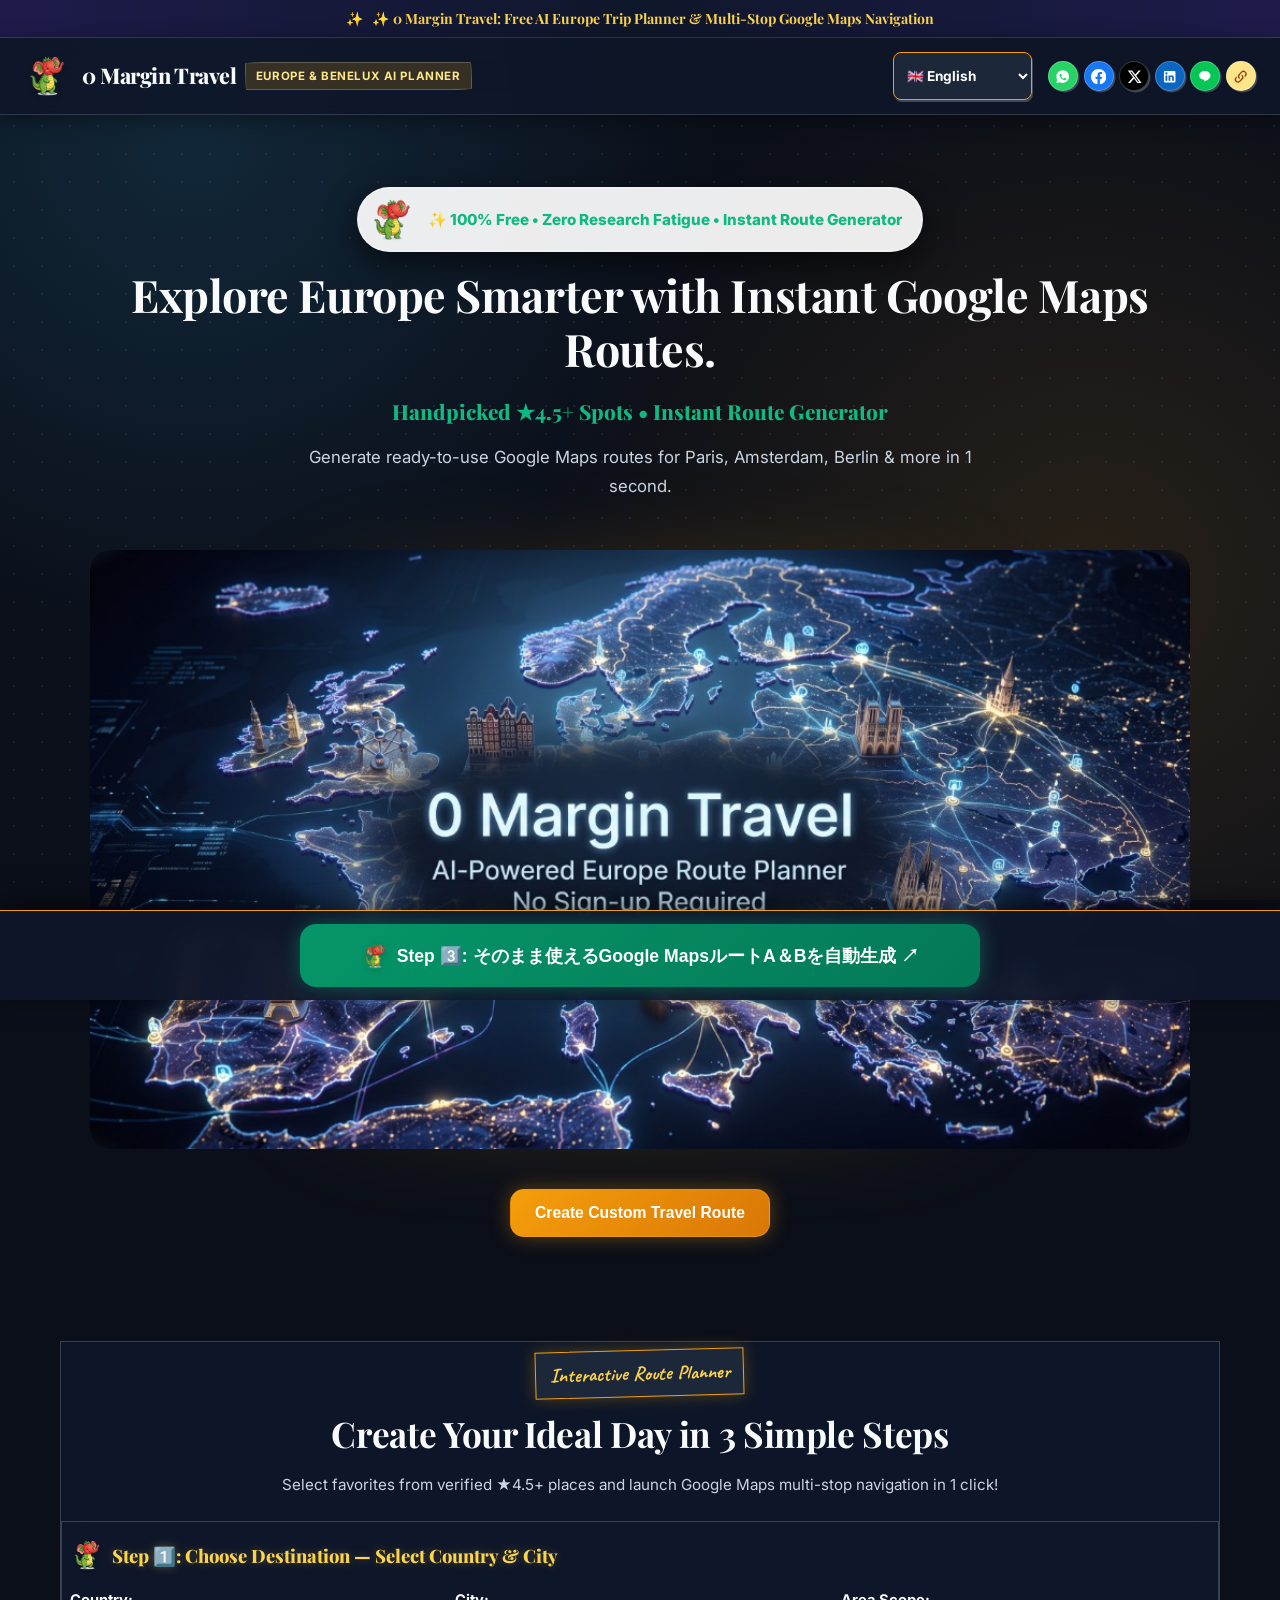
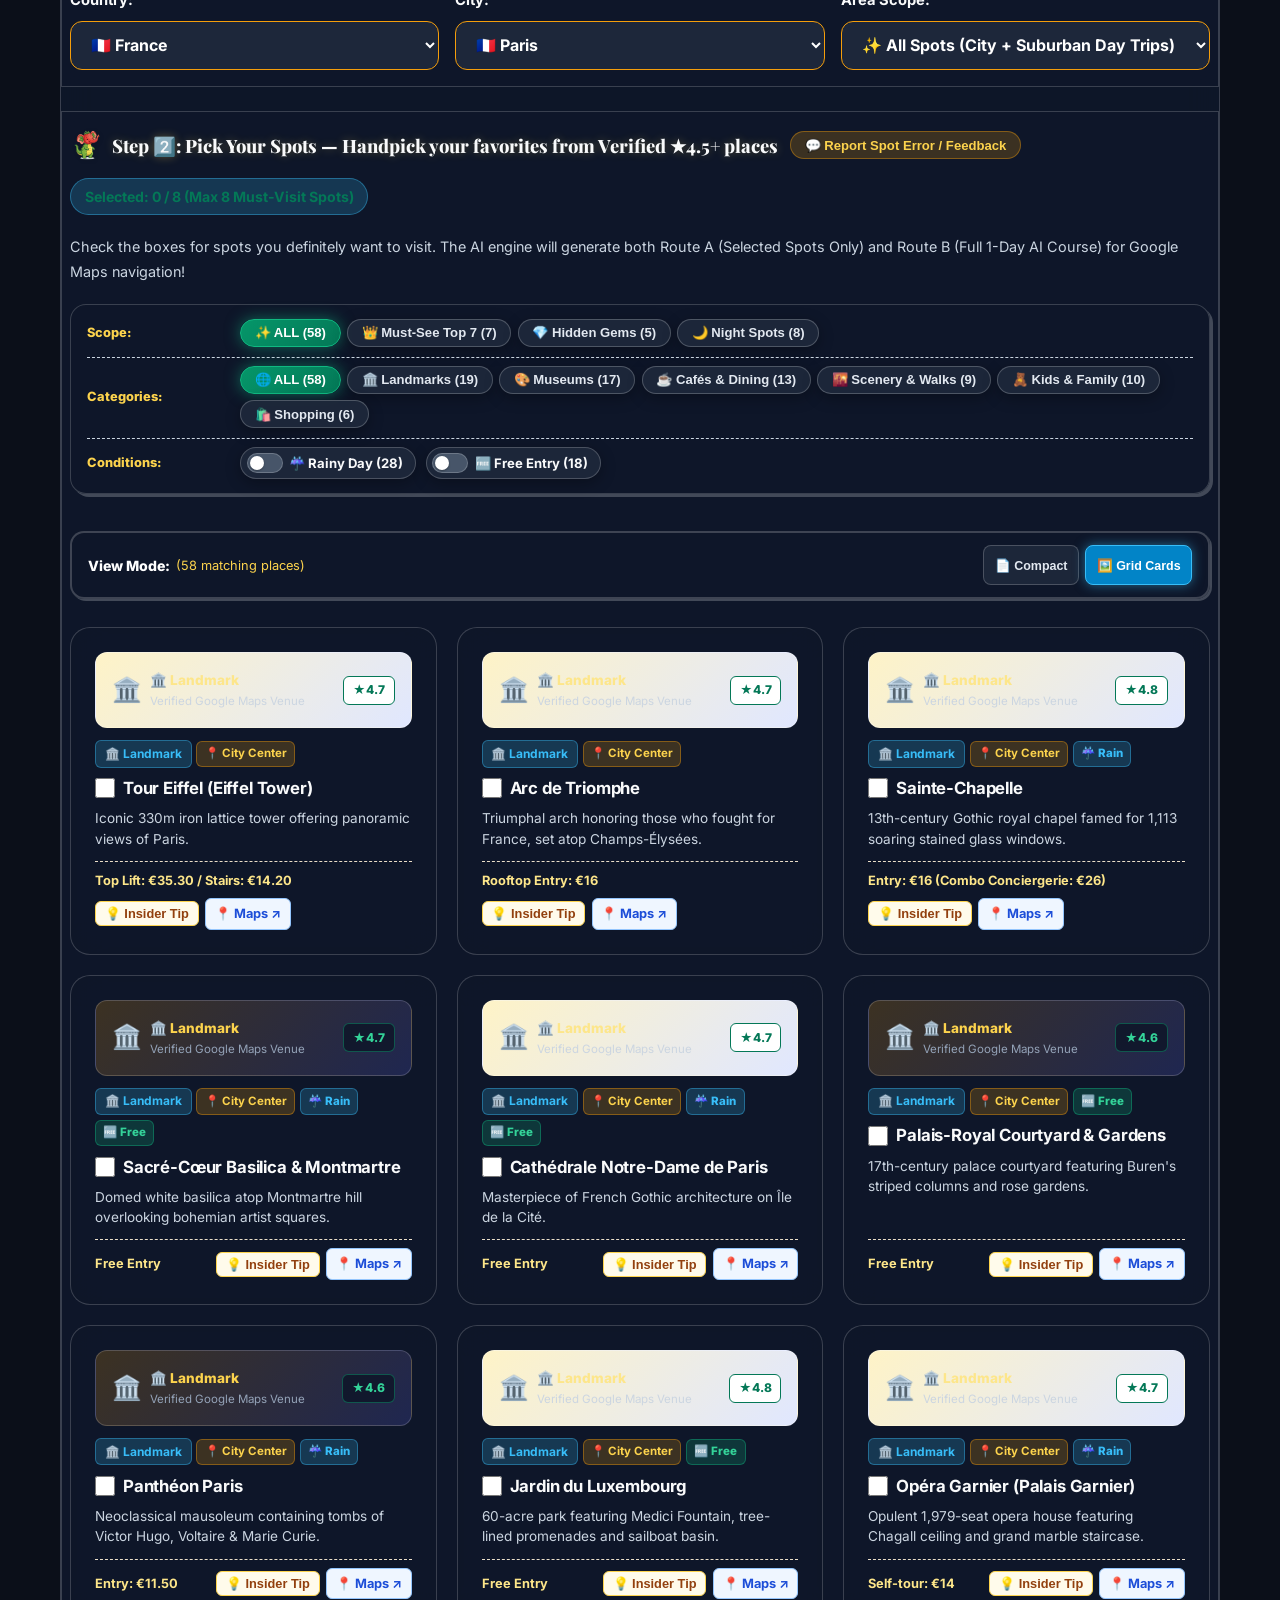
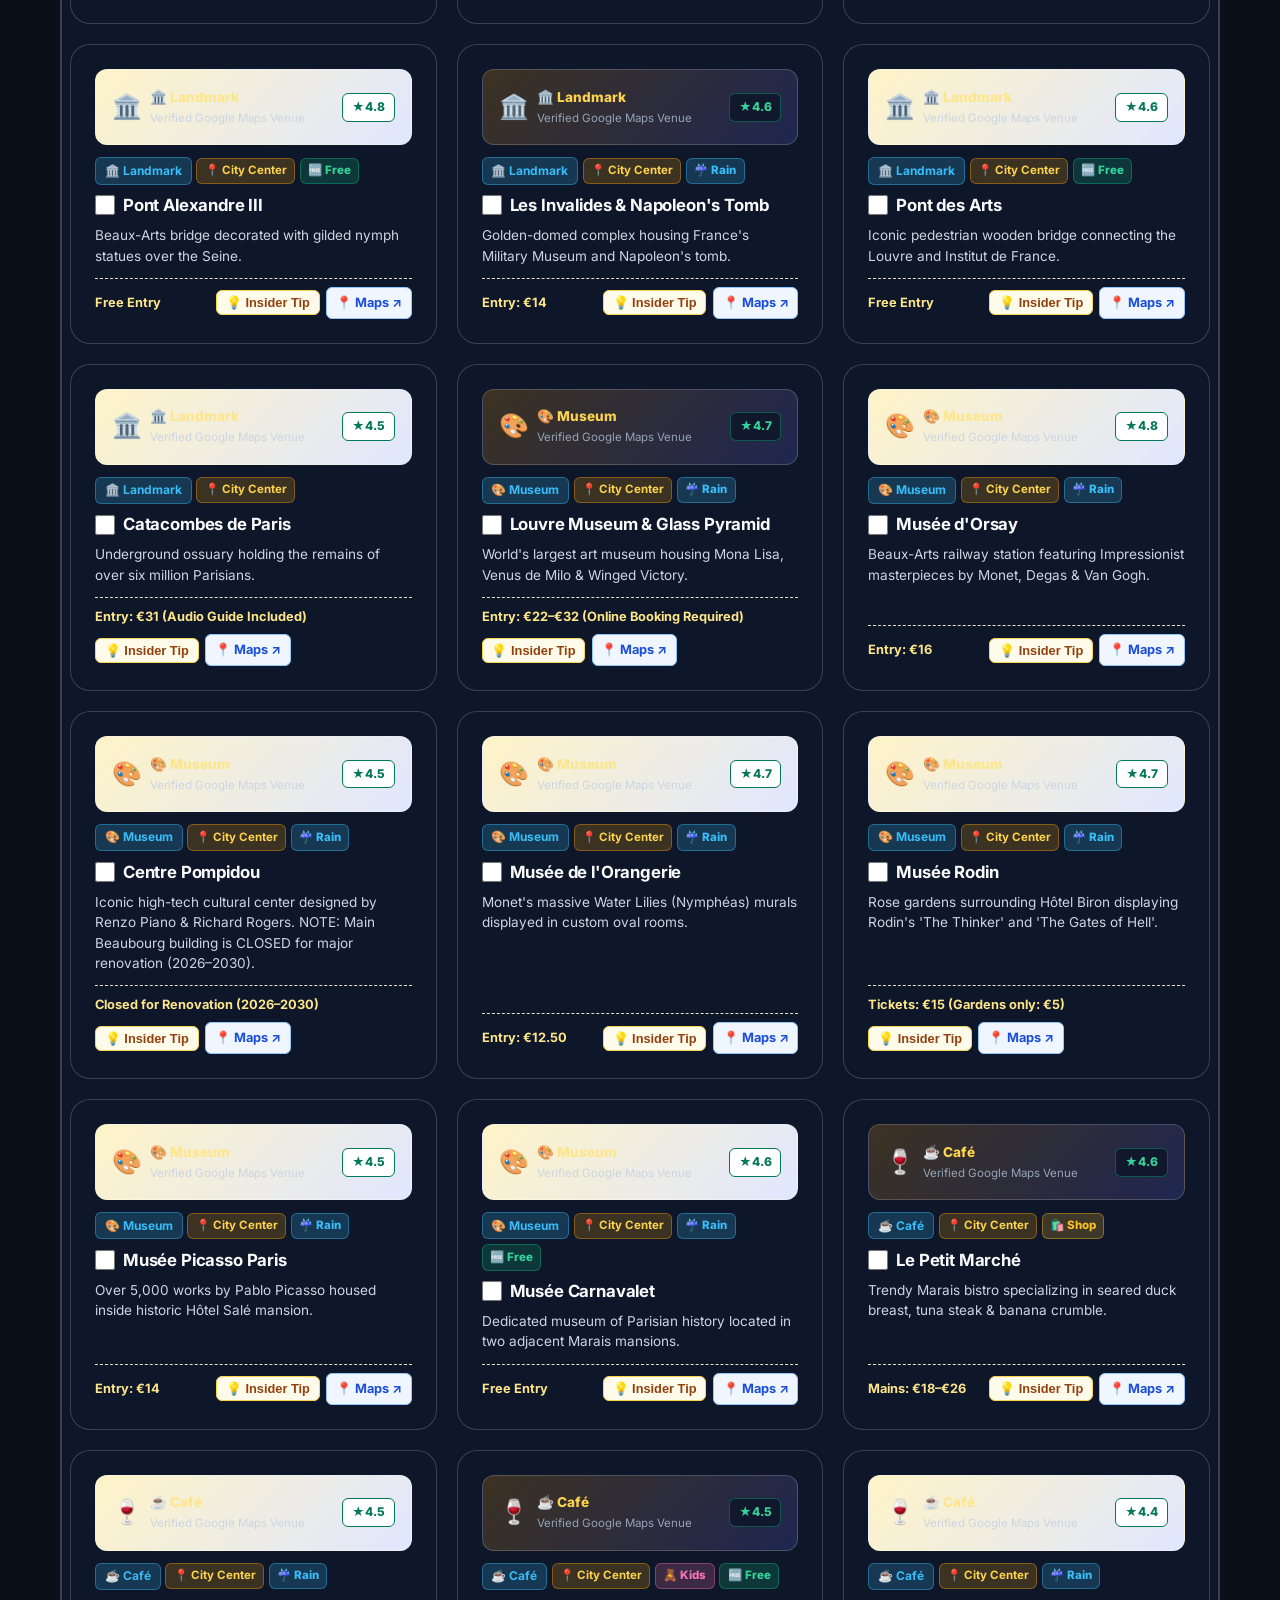
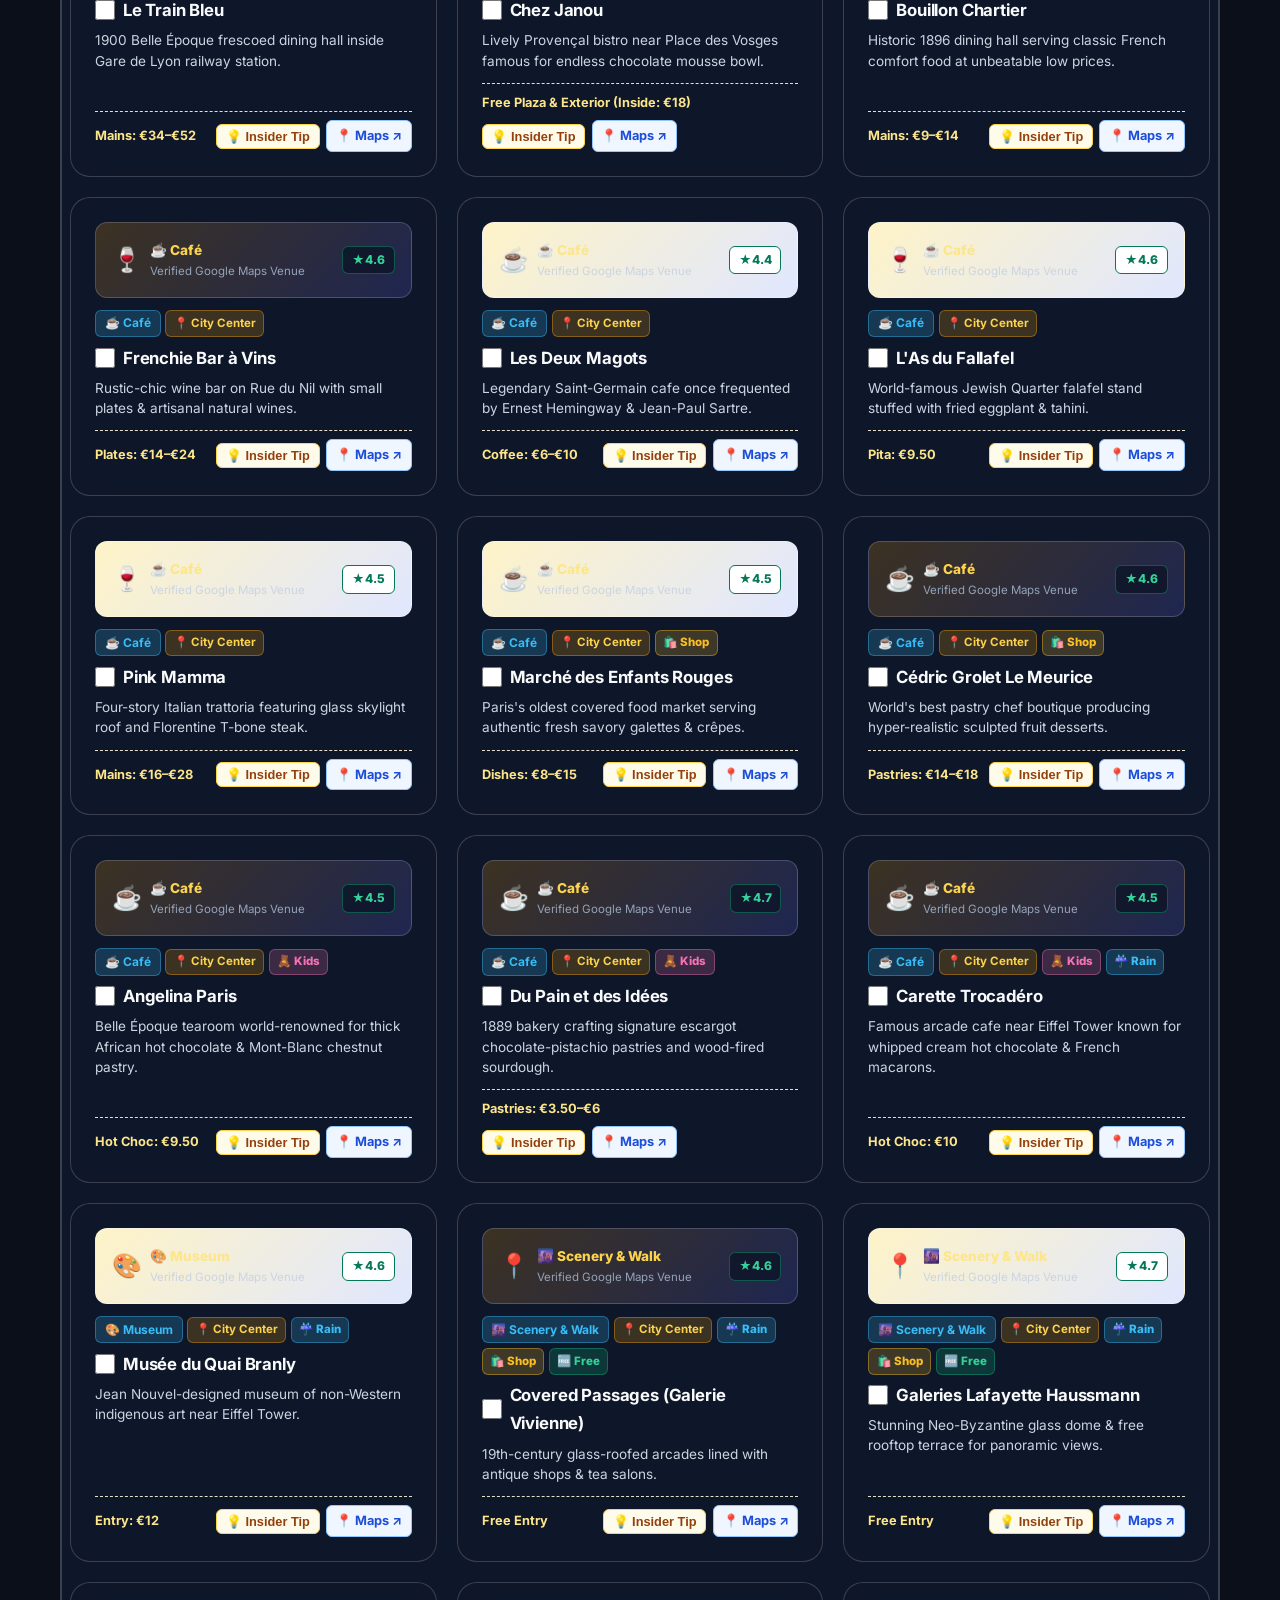
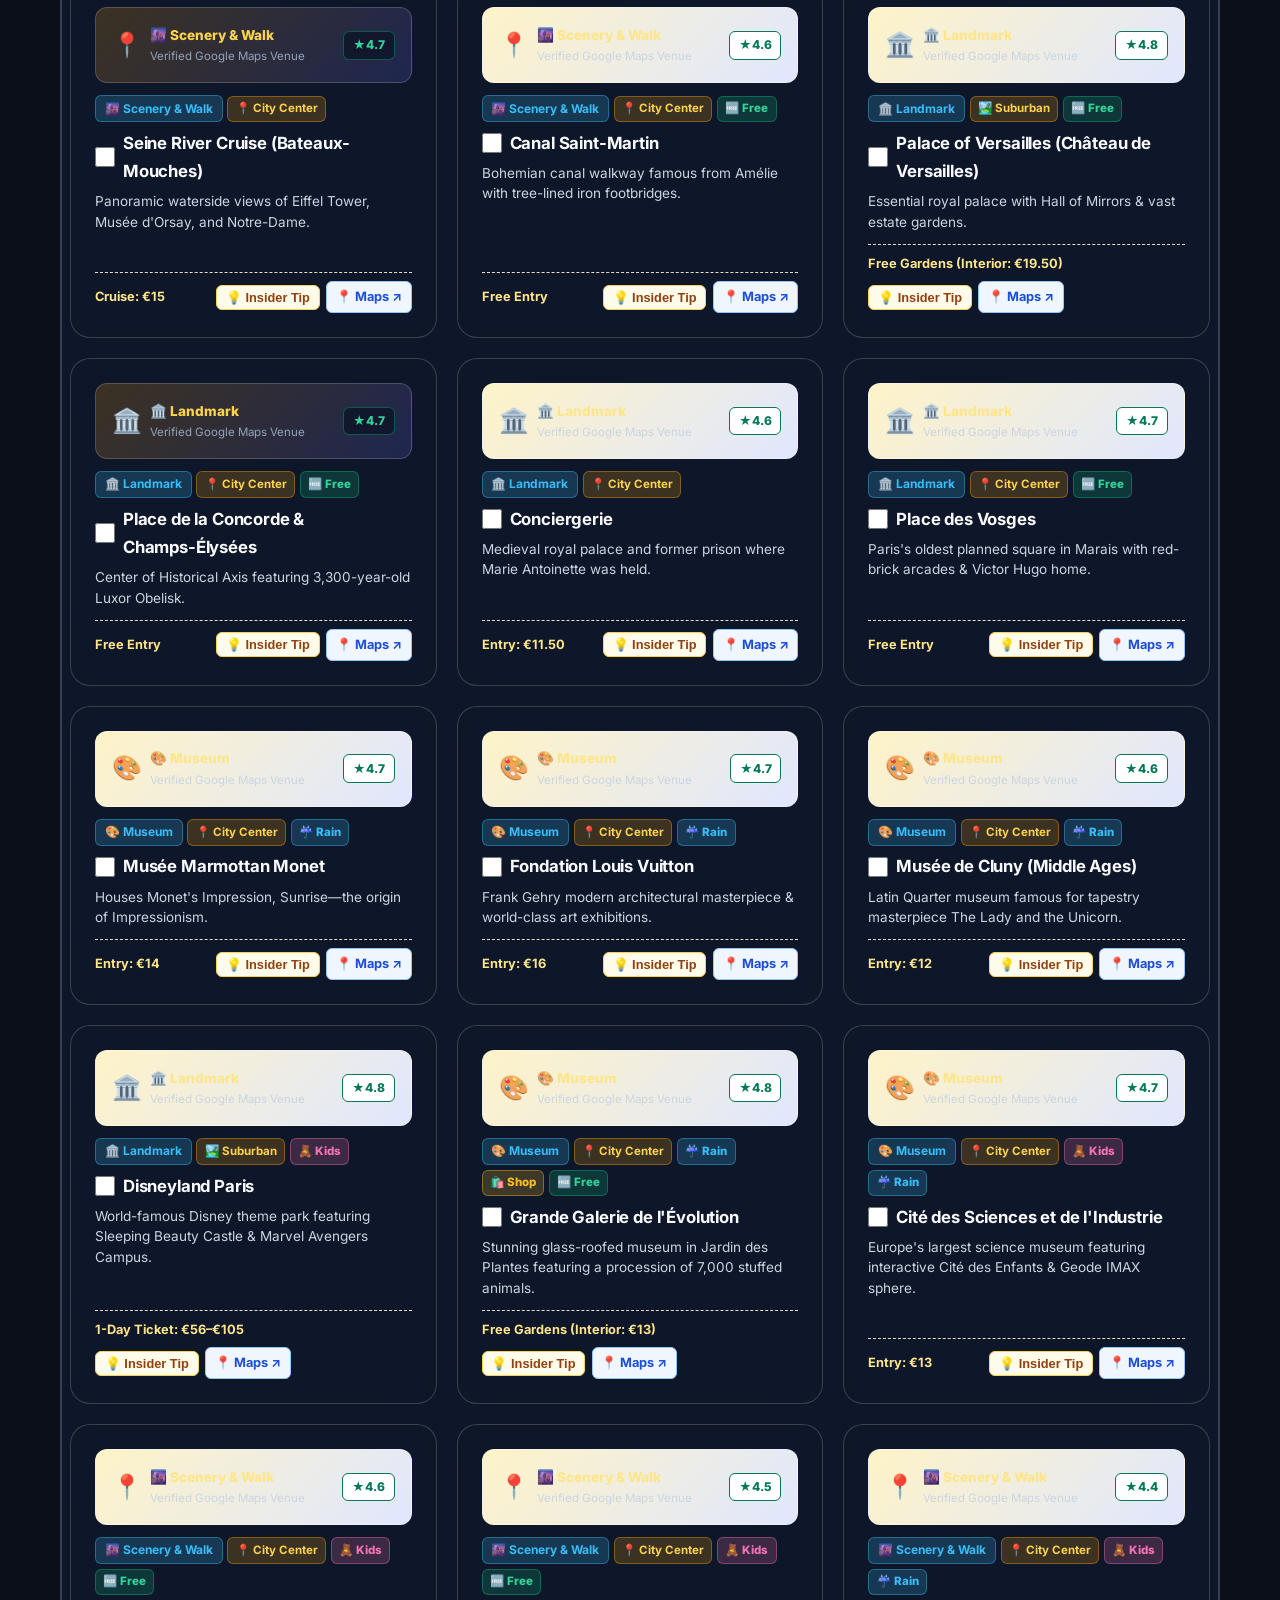
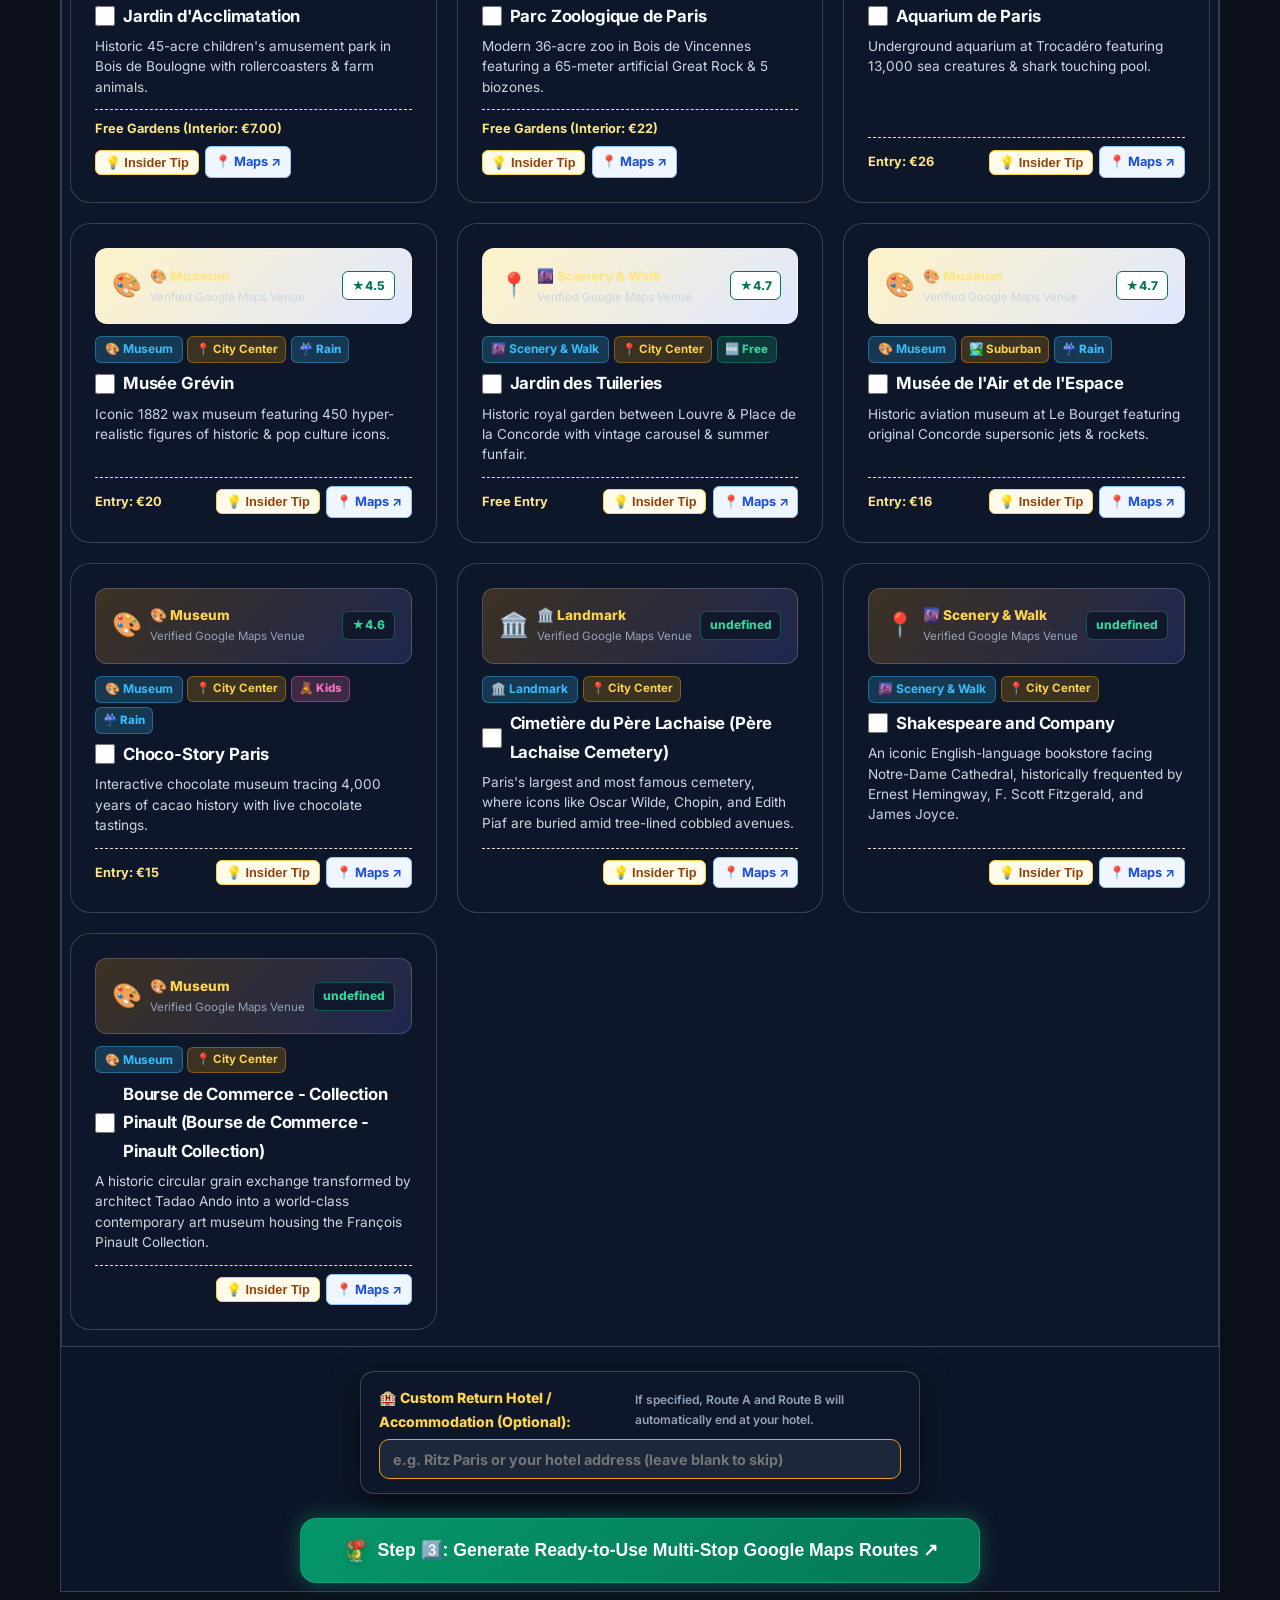
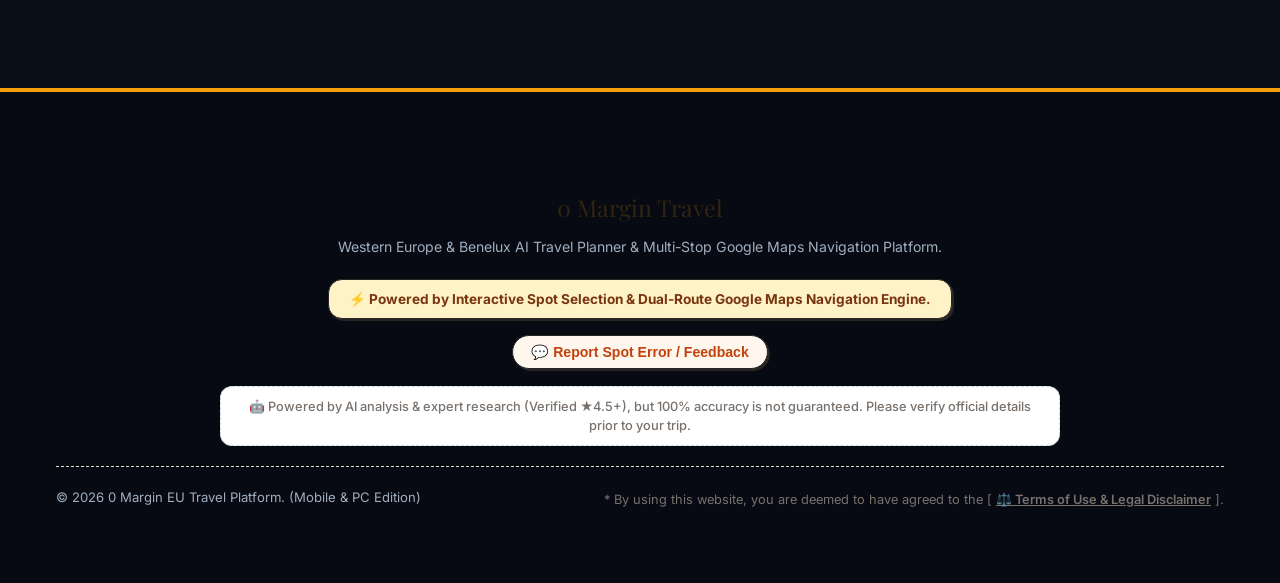
==== commit caf75e01: "Redeploy refactor-filtering with Step emoji updates to /test" ====
--- a/test/index.html
+++ b/test/index.html
@@ -143,7 +143,7 @@
           <div class="step1-container" style="margin-bottom:1.5rem;">
             <div style="font-size:1.15rem; font-weight:800; color:#FCD34D; margin-bottom:1rem; display:flex; align-items:center; gap:0.5rem; text-shadow:0 0 10px rgba(252,211,77,0.3);" class="font-serif">
               <img src="assets/mascot.png" alt="Mascot Guide" style="width:34px; height:34px; object-fit:contain; filter:drop-shadow(1px 1px 2px rgba(0,0,0,0.12));">
-              <span>1️⃣</span> <span data-i18n="step1.title">Step 1: Choose Destination — Select your country & city</span>
+              <span data-i18n="step1.title">Step 1️⃣: Choose Destination — Select your country & city</span>
             </div>
 
             <div style="display:grid; grid-template-columns: repeat(auto-fit, minmax(220px, 1fr)); gap:1rem;">
@@ -188,7 +188,7 @@
               <div style="display:flex; align-items:center; gap:0.75rem; flex-wrap:wrap;">
                 <div style="font-size:1.15rem; font-weight:800; color:#FCD34D; display:flex; align-items:center; gap:0.5rem; text-shadow:0 0 10px rgba(252,211,77,0.3);" class="font-serif">
                   <img src="assets/mascot.png" alt="Mascot Guide" style="width:34px; height:34px; object-fit:contain; filter:drop-shadow(1px 1px 2px rgba(0,0,0,0.12));">
-                  <span>2️⃣</span> <span data-i18n="step2.title">Step 2: Pick Your Spots — Handpick your favorites from Verified ★4.5+ places</span>
+                  <span data-i18n="step2.title">Step 2️⃣: Pick Your Spots — Handpick your favorites from Verified ★4.5+ places</span>
                 </div>
                 <button type="button" onclick="openFeedbackModal()" style="background:rgba(245,158,11,0.2); color:#FCD34D; border:1px solid rgba(245,158,11,0.4); padding:0.35rem 0.85rem; border-radius:999px; font-size:0.82rem; font-weight:800; cursor:pointer;" data-i18n="btn.reportError">
                   💬 Report Spot Error / Feedback
@@ -217,7 +217,7 @@
           <div style="text-align:center; max-width:680px; margin:0 auto;" id="step3FixedContainer">
             <button type="submit" class="btn btn-emerald" style="padding:1.1rem 1.5rem; font-size:1.1rem; border-radius:16px; background:linear-gradient(135deg, #059669, #047857); color:#FFFFFF; font-weight:800; box-shadow:0 0 20px rgba(16,185,129,0.4); display:inline-flex; align-items:center; justify-content:center; gap:0.5rem; flex-wrap:wrap; width:100%;">
               <img src="assets/mascot.png" alt="Mascot" style="width:28px; height:28px; filter:drop-shadow(1px 2px 3px rgba(0,0,0,0.15));">
-              <span>3️⃣ Step 3: <span id="fixedCtaText" data-i18n="btn.generate">Generate Ready-to-Use Dual Google Maps Routes ↗</span></span>
+              <span>Step 3️⃣: <span id="fixedCtaText" data-i18n="btn.generate">Generate Ready-to-Use Dual Google Maps Routes ↗</span></span>
             </button>
           </div>
 
@@ -278,7 +278,7 @@
   <div id="floatingCtaBar" class="floating-cta-bar">
     <button type="button" class="btn btn-emerald" style="padding:1.1rem 1.5rem; font-size:1.1rem; border-radius:16px; background:linear-gradient(135deg, #059669, #047857); color:#FFFFFF; font-weight:800; box-shadow:0 0 20px rgba(16,185,129,0.4); display:inline-flex; align-items:center; justify-content:center; gap:0.5rem; flex-wrap:wrap; width:100%; max-width:680px;" onclick="document.getElementById('aiPlannerForm').dispatchEvent(new Event('submit', { cancelable: true, bubbles: true })); setTimeout(() => { document.getElementById('aiPlanResult').scrollIntoView({ behavior: 'smooth' }); }, 300);">
       <img src="assets/mascot.png" alt="Mascot" style="width:28px; height:28px; filter:drop-shadow(1px 2px 3px rgba(0,0,0,0.15));">
-      <span>3️⃣ Step 3: <span id="floatingCtaText">そのまま使えるGoogle MapsルートA＆Bを自動生成 ↗</span></span>
+      <span>Step 3️⃣: <span id="floatingCtaText">そのまま使えるGoogle MapsルートA＆Bを自動生成 ↗</span></span>
     </button>
   </div>
 
